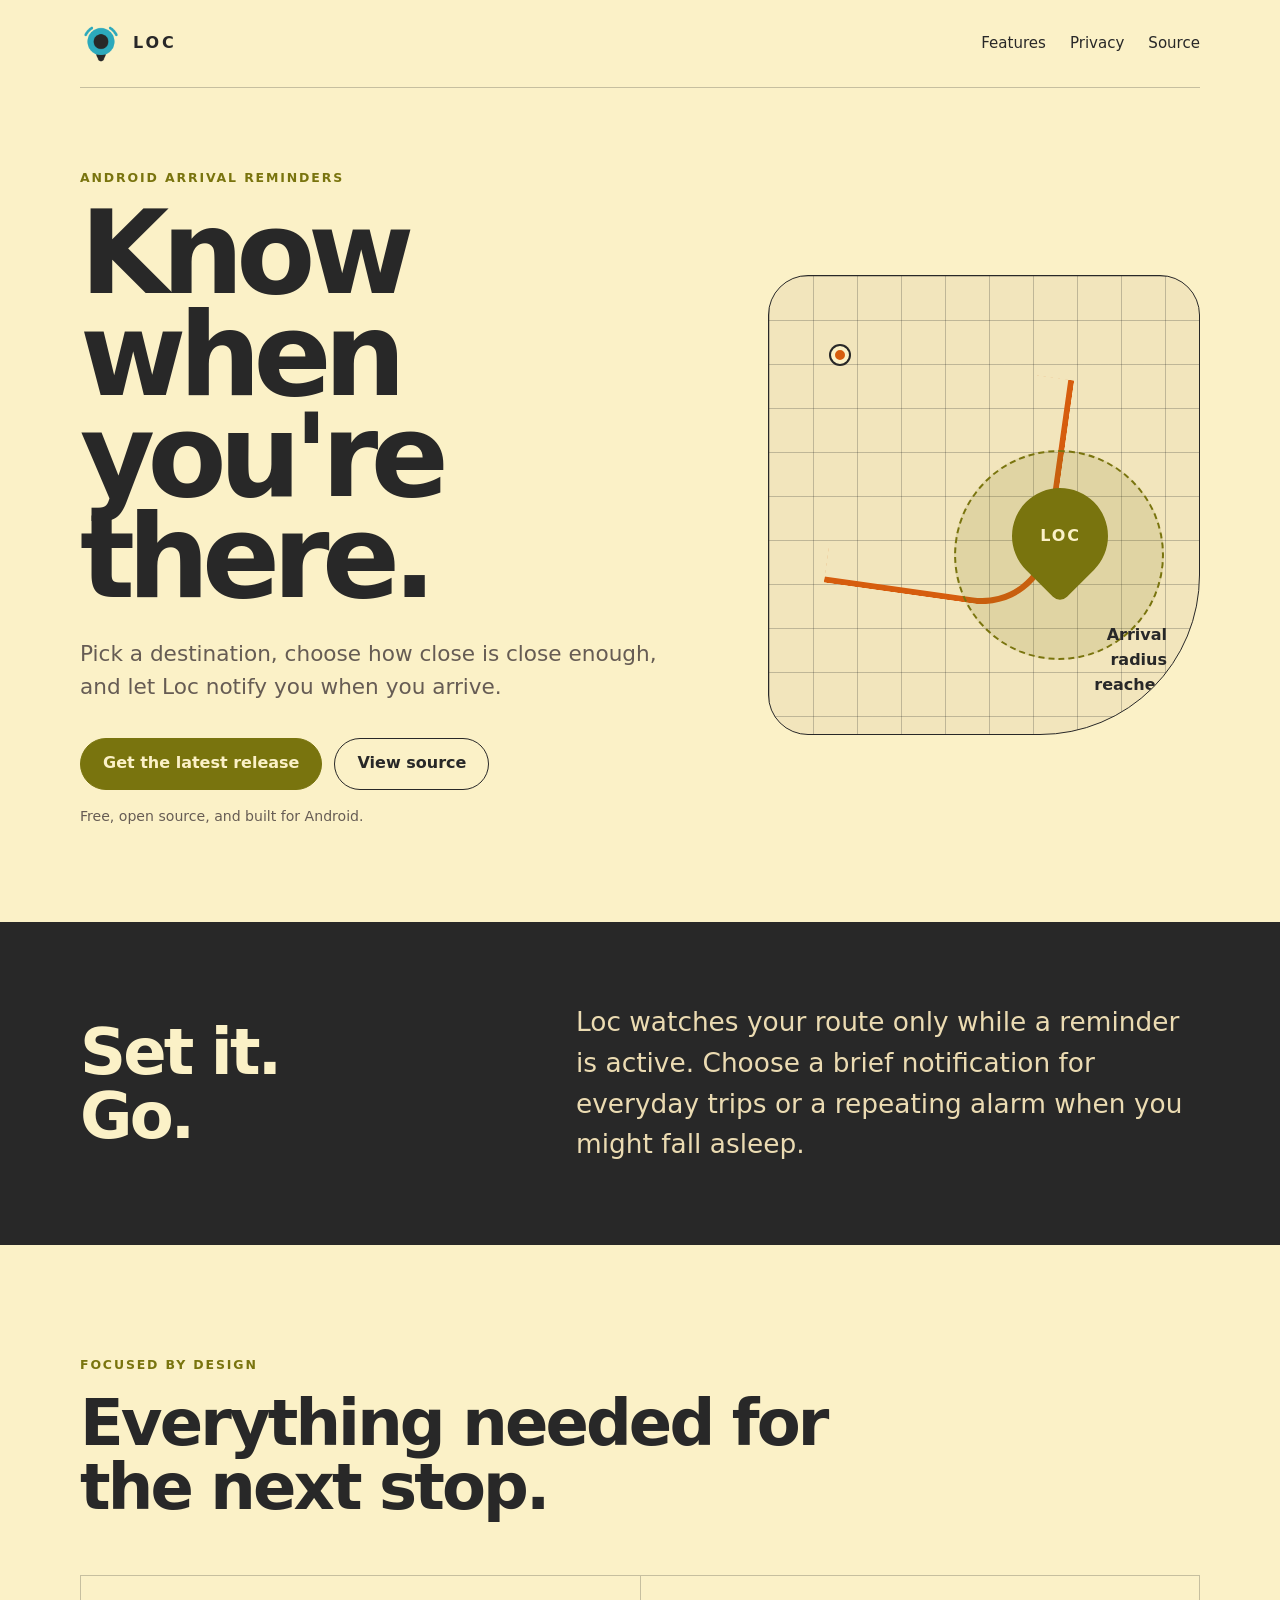
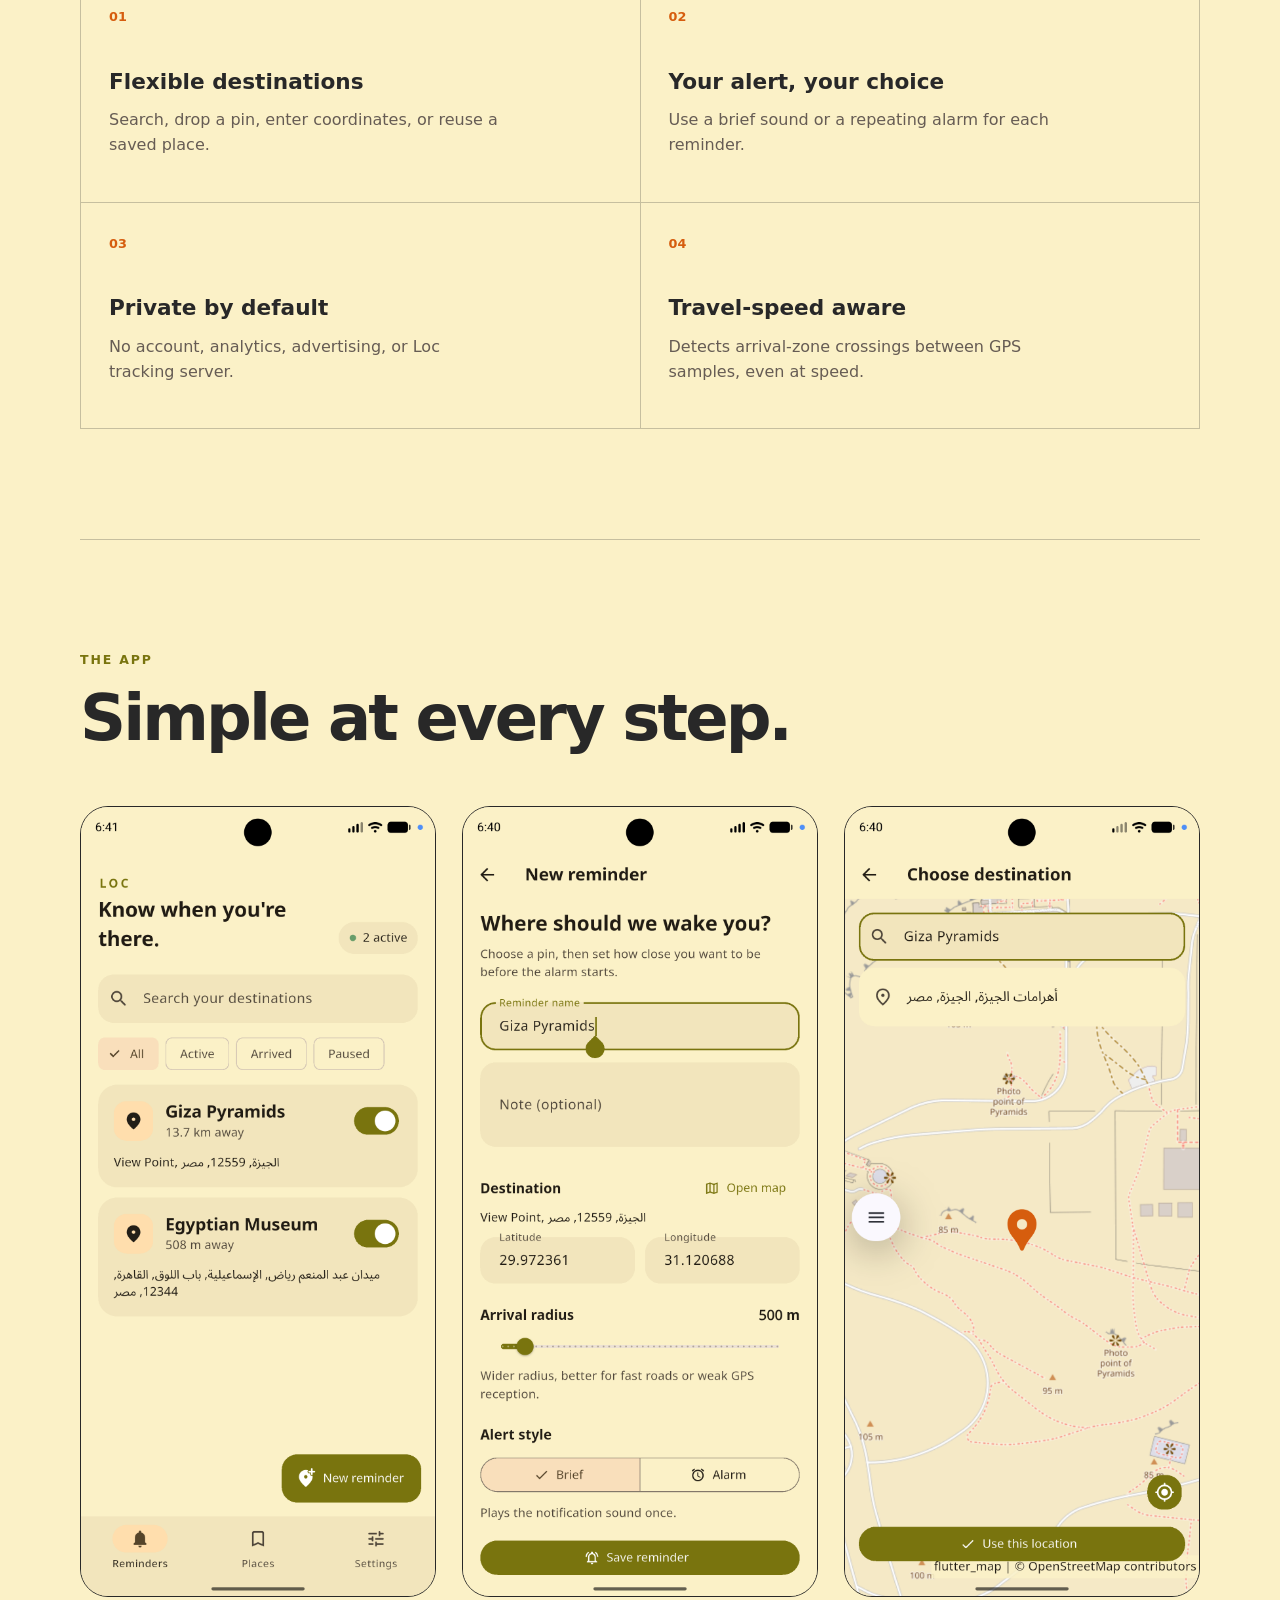
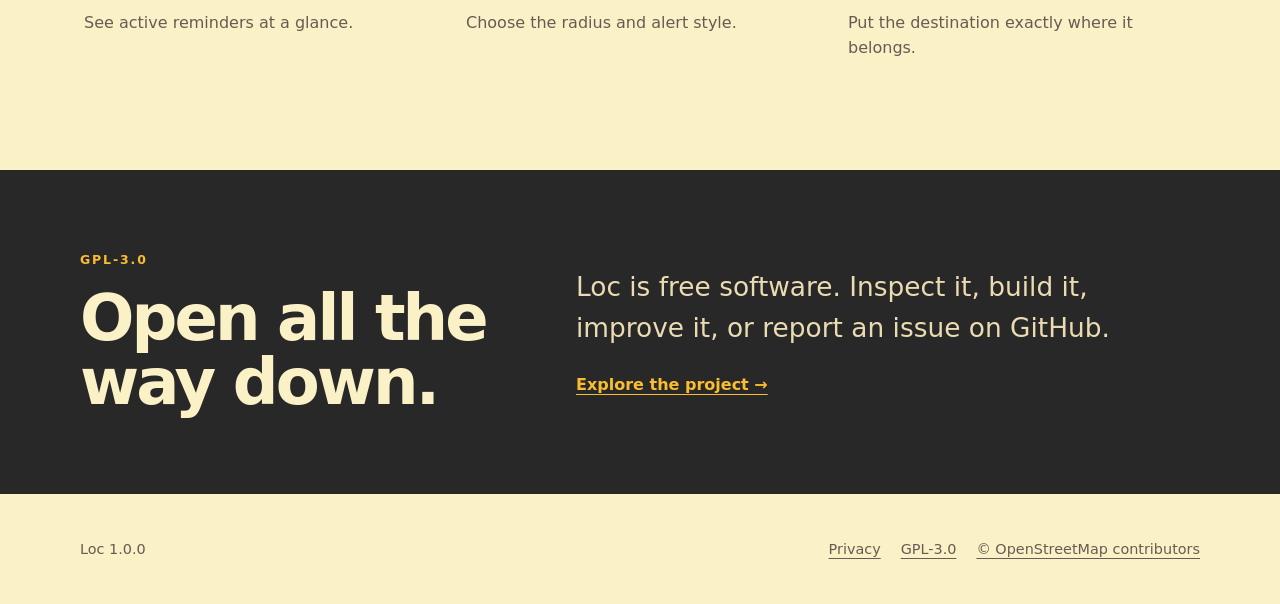
==== index.html @ a23fa010 "feat!: release Loc 1.0.0 - rebuild reminder, saved-place, settings, and map experiences - add foregr" ====
<!doctype html>
<html lang="en">
  <head>
    <meta charset="utf-8">
    <meta name="viewport" content="width=device-width, initial-scale=1">
    <meta name="theme-color" content="#79740e">
    <meta
      name="description"
      content="Loc is a private, open-source arrival reminder for Android."
    >
    <meta property="og:title" content="Loc - Know when you're there">
    <meta
      property="og:description"
      content="Choose a destination and let Loc alert you when you arrive."
    >
    <meta property="og:image" content="https://loc.abdeltwab.xyz/assets/icons/app_icon.png">
    <meta property="og:url" content="https://loc.abdeltwab.xyz">
    <title>Loc - Arrival reminders for Android</title>
    <link rel="icon" href="assets/icons/app_icon.png">
    <link rel="stylesheet" href="site.css">
  </head>
  <body>
    <header class="site-header wrap">
      <a class="brand" href="/" aria-label="Loc home">
        <img src="assets/icons/app_icon.png" alt="" width="42" height="42">
        <span>LOC</span>
      </a>
      <nav aria-label="Main navigation">
        <a href="#features">Features</a>
        <a href="privacy.html">Privacy</a>
        <a href="https://github.com/AbdeltwabMF/loc">Source</a>
      </nav>
    </header>

    <main>
      <section class="hero wrap">
        <div class="hero-copy">
          <p class="eyebrow">Android arrival reminders</p>
          <h1>Know when<br>you're there.</h1>
          <p class="intro">
            Pick a destination, choose how close is close enough, and let Loc
            notify you when you arrive.
          </p>
          <div class="actions">
            <a class="button primary" href="https://github.com/AbdeltwabMF/loc/releases/latest">
              Get the latest release
            </a>
            <a class="button secondary" href="https://github.com/AbdeltwabMF/loc">
              View source
            </a>
          </div>
          <p class="platform-note">Free, open source, and built for Android.</p>
        </div>
        <div class="route-card" aria-label="A route ending at an arrival zone">
          <span class="route-start"></span>
          <span class="route-line"></span>
          <span class="route-radius"></span>
          <span class="route-pin"><span>LOC</span></span>
          <p>Arrival radius reached</p>
        </div>
      </section>

      <section class="statement">
        <div class="wrap statement-grid">
          <h2>Set it.<br>Go.</h2>
          <p>
            Loc watches your route only while a reminder is active. Choose a
            brief notification for everyday trips or a repeating alarm when
            you might fall asleep.
          </p>
        </div>
      </section>

      <section class="features wrap" id="features">
        <div class="section-heading">
          <p class="eyebrow">Focused by design</p>
          <h2>Everything needed for the next stop.</h2>
        </div>
        <div class="feature-grid">
          <article>
            <span>01</span>
            <h3>Flexible destinations</h3>
            <p>Search, drop a pin, enter coordinates, or reuse a saved place.</p>
          </article>
          <article>
            <span>02</span>
            <h3>Your alert, your choice</h3>
            <p>Use a brief sound or a repeating alarm for each reminder.</p>
          </article>
          <article>
            <span>03</span>
            <h3>Private by default</h3>
            <p>No account, analytics, advertising, or Loc tracking server.</p>
          </article>
          <article>
            <span>04</span>
            <h3>Travel-speed aware</h3>
            <p>Detects arrival-zone crossings between GPS samples, even at speed.</p>
          </article>
        </div>
      </section>

      <section class="screens wrap" aria-labelledby="screens-title">
        <div class="section-heading">
          <p class="eyebrow">The app</p>
          <h2 id="screens-title">Simple at every step.</h2>
        </div>
        <div class="screen-grid">
          <figure>
            <img
              src="assets/screenshots/reminders.png"
              alt="Loc reminders screen showing active destinations"
              loading="lazy"
            >
            <figcaption>See active reminders at a glance.</figcaption>
          </figure>
          <figure>
            <img
              src="assets/screenshots/reminder-editor.png"
              alt="Loc reminder editor with radius and alert controls"
              loading="lazy"
            >
            <figcaption>Choose the radius and alert style.</figcaption>
          </figure>
          <figure>
            <img
              src="assets/screenshots/map-picker.png"
              alt="Loc map picker showing a destination at the Giza Pyramids"
              loading="lazy"
            >
            <figcaption>Put the destination exactly where it belongs.</figcaption>
          </figure>
        </div>
      </section>

      <section class="open-source">
        <div class="wrap open-source-grid">
          <div>
            <p class="eyebrow">GPL-3.0</p>
            <h2>Open all the way down.</h2>
          </div>
          <div>
            <p>
              Loc is free software. Inspect it, build it, improve it, or report
              an issue on GitHub.
            </p>
            <a class="text-link" href="https://github.com/AbdeltwabMF/loc">
              Explore the project &rarr;
            </a>
          </div>
        </div>
      </section>
    </main>

    <footer class="site-footer wrap">
      <p>Loc 1.0.0</p>
      <div>
        <a href="privacy.html">Privacy</a>
        <a href="https://github.com/AbdeltwabMF/loc/blob/main/LICENSE">GPL-3.0</a>
        <a href="https://www.openstreetmap.org/copyright">&copy; OpenStreetMap contributors</a>
      </div>
    </footer>
  </body>
</html>
---- site.css ----
:root {
  color-scheme: light;
  --ink: #282828;
  --muted: #665c54;
  --cream: #fbf1c7;
  --paper: #f2e5bc;
  --paper-deep: #ebdbb2;
  --olive: #79740e;
  --yellow: #d79921;
  --orange: #d65d0e;
  --green: #689d6a;
  --line: rgba(40, 40, 40, 0.25);
}

* {
  box-sizing: border-box;
}

html {
  scroll-behavior: smooth;
}

body {
  margin: 0;
  color: var(--ink);
  background: var(--cream);
  font-family: system-ui, -apple-system, "Segoe UI", sans-serif;
  line-height: 1.55;
}

a {
  color: inherit;
  text-decoration-thickness: 1px;
  text-underline-offset: 4px;
}

.wrap {
  width: min(1120px, calc(100% - 40px));
  margin-inline: auto;
}

.site-header {
  min-height: 88px;
  display: flex;
  align-items: center;
  justify-content: space-between;
  gap: 24px;
  border-bottom: 1px solid var(--line);
}

.brand {
  display: inline-flex;
  align-items: center;
  gap: 11px;
  font-weight: 800;
  letter-spacing: 0.18em;
  text-decoration: none;
}

.brand img {
  border-radius: 11px;
}

nav {
  display: flex;
  gap: 24px;
  font-size: 0.94rem;
}

nav a {
  text-decoration: none;
}

nav a:hover,
nav a:focus-visible,
.site-footer a:hover,
.site-footer a:focus-visible {
  color: var(--olive);
}

.hero {
  min-height: 680px;
  display: grid;
  grid-template-columns: minmax(0, 1.15fr) minmax(320px, 0.85fr);
  align-items: center;
  gap: clamp(40px, 8vw, 110px);
  padding-block: 80px;
}

.eyebrow {
  margin: 0 0 16px;
  color: var(--olive);
  font-size: 0.78rem;
  font-weight: 800;
  letter-spacing: 0.15em;
  text-transform: uppercase;
}

h1,
h2,
h3,
p {
  margin-top: 0;
}

h1 {
  margin-bottom: 28px;
  font-size: clamp(3.7rem, 9vw, 7.4rem);
  line-height: 0.88;
  letter-spacing: -0.065em;
}

.intro {
  max-width: 610px;
  color: var(--muted);
  font-size: clamp(1.1rem, 2vw, 1.35rem);
}

.actions {
  display: flex;
  flex-wrap: wrap;
  gap: 12px;
  margin-top: 34px;
}

.button {
  display: inline-flex;
  min-height: 52px;
  align-items: center;
  justify-content: center;
  padding: 12px 22px;
  border: 1px solid var(--ink);
  border-radius: 999px;
  font-weight: 700;
  text-decoration: none;
}

.button.primary {
  border-color: var(--olive);
  color: var(--cream);
  background: var(--olive);
}

.button.secondary:hover,
.button.secondary:focus-visible {
  background: var(--paper-deep);
}

.button.primary:hover,
.button.primary:focus-visible {
  background: var(--ink);
}

.platform-note {
  margin-top: 16px;
  color: var(--muted);
  font-size: 0.88rem;
}

.route-card {
  position: relative;
  min-height: 460px;
  overflow: hidden;
  border: 1px solid var(--ink);
  border-radius: 40px 40px 160px 40px;
  background-color: var(--paper);
  background-image: linear-gradient(var(--line) 1px, transparent 1px),
    linear-gradient(90deg, var(--line) 1px, transparent 1px);
  background-size: 44px 44px;
}

.route-card p {
  position: absolute;
  right: 32px;
  bottom: 20px;
  max-width: 120px;
  font-weight: 700;
  text-align: right;
}

.route-start {
  position: absolute;
  top: 70px;
  left: 62px;
  width: 18px;
  height: 18px;
  border: 4px solid var(--cream);
  border-radius: 50%;
  background: var(--orange);
  box-shadow: 0 0 0 2px var(--ink);
}

.route-line {
  position: absolute;
  top: 88px;
  left: 70px;
  width: 220px;
  height: 235px;
  border-right: 6px solid var(--orange);
  border-bottom: 6px solid var(--orange);
  border-radius: 0 0 70px;
  transform: rotate(8deg);
}

.route-radius {
  position: absolute;
  right: 35px;
  bottom: 74px;
  width: 210px;
  height: 210px;
  border: 2px dashed var(--olive);
  border-radius: 50%;
  background: rgba(121, 116, 14, 0.14);
}

.route-pin {
  position: absolute;
  right: 91px;
  bottom: 150px;
  display: grid;
  width: 96px;
  height: 96px;
  place-items: center;
  border-radius: 50% 50% 50% 10px;
  color: var(--cream);
  background: var(--olive);
  font-weight: 900;
  letter-spacing: 0.12em;
  transform: rotate(-45deg);
}

.route-pin span {
  transform: rotate(45deg);
}

.statement,
.open-source {
  color: var(--cream);
  background: var(--ink);
}

.statement-grid,
.open-source-grid {
  display: grid;
  grid-template-columns: 0.8fr 1.2fr;
  gap: 80px;
  align-items: center;
  padding-block: 80px;
}

.statement h2,
.section-heading h2,
.open-source h2,
.legal h1 {
  margin-bottom: 0;
  font-size: clamp(2.4rem, 5vw, 4.8rem);
  line-height: 1;
  letter-spacing: -0.045em;
}

.statement p,
.open-source-grid > div:last-child > p {
  margin: 0;
  color: var(--paper-deep);
  font-size: clamp(1.15rem, 2.4vw, 1.65rem);
}

.features,
.screens {
  padding-block: 110px;
}

.section-heading {
  max-width: 760px;
  margin-bottom: 56px;
}

.feature-grid {
  display: grid;
  grid-template-columns: repeat(2, 1fr);
  border-top: 1px solid var(--line);
  border-left: 1px solid var(--line);
}

.feature-grid article {
  min-height: 220px;
  padding: 28px;
  border-right: 1px solid var(--line);
  border-bottom: 1px solid var(--line);
}

.feature-grid span {
  color: var(--orange);
  font-size: 0.8rem;
  font-weight: 800;
}

.feature-grid h3 {
  margin: 36px 0 10px;
  font-size: 1.35rem;
}

.feature-grid p {
  max-width: 390px;
  color: var(--muted);
}

.screens {
  border-top: 1px solid var(--line);
}

.screen-grid {
  display: grid;
  grid-template-columns: repeat(3, 1fr);
  gap: 26px;
}

figure {
  margin: 0;
}

figure img {
  display: block;
  width: 100%;
  aspect-ratio: 9 / 20;
  object-fit: cover;
  overflow: hidden;
  border: 1px solid var(--ink);
  border-radius: 28px;
  background: var(--paper);
}

figcaption {
  padding: 14px 4px 0;
  color: var(--muted);
}

.open-source .eyebrow {
  color: #fabd2f;
}

.text-link {
  display: inline-block;
  margin-top: 24px;
  color: #fabd2f;
  font-weight: 700;
}

.site-footer {
  min-height: 110px;
  display: flex;
  align-items: center;
  justify-content: space-between;
  gap: 24px;
  color: var(--muted);
  font-size: 0.9rem;
}

.site-footer p {
  margin: 0;
}

.site-footer div {
  display: flex;
  flex-wrap: wrap;
  gap: 20px;
}

.legal {
  max-width: 820px;
  padding-block: 90px 120px;
}

.legal h1 {
  margin-bottom: 28px;
}

.legal-intro {
  margin-bottom: 64px;
  color: var(--muted);
  font-size: clamp(1.15rem, 2.5vw, 1.5rem);
}

.legal section {
  padding-block: 28px;
  border-top: 1px solid var(--line);
}

.legal h2 {
  margin-bottom: 12px;
  font-size: 1.35rem;
}

.legal section p:last-child {
  margin-bottom: 0;
}

@media (max-width: 760px) {
  .site-header {
    min-height: 74px;
  }

  nav {
    gap: 14px;
  }

  nav a:first-child {
    display: none;
  }

  .hero {
    min-height: auto;
    grid-template-columns: 1fr;
    padding-block: 64px;
  }

  .route-card {
    min-height: 390px;
  }

  .statement-grid,
  .open-source-grid {
    grid-template-columns: 1fr;
    gap: 28px;
    padding-block: 64px;
  }

  .features,
  .screens {
    padding-block: 78px;
  }

  .feature-grid,
  .screen-grid {
    grid-template-columns: 1fr;
  }

  .screen-grid {
    gap: 38px;
  }

  figure img {
    max-width: 360px;
    margin-inline: auto;
  }

  figcaption {
    text-align: center;
  }

  .site-footer {
    align-items: flex-start;
    flex-direction: column;
    justify-content: center;
  }
}

@media (prefers-reduced-motion: reduce) {
  html {
    scroll-behavior: auto;
  }
}
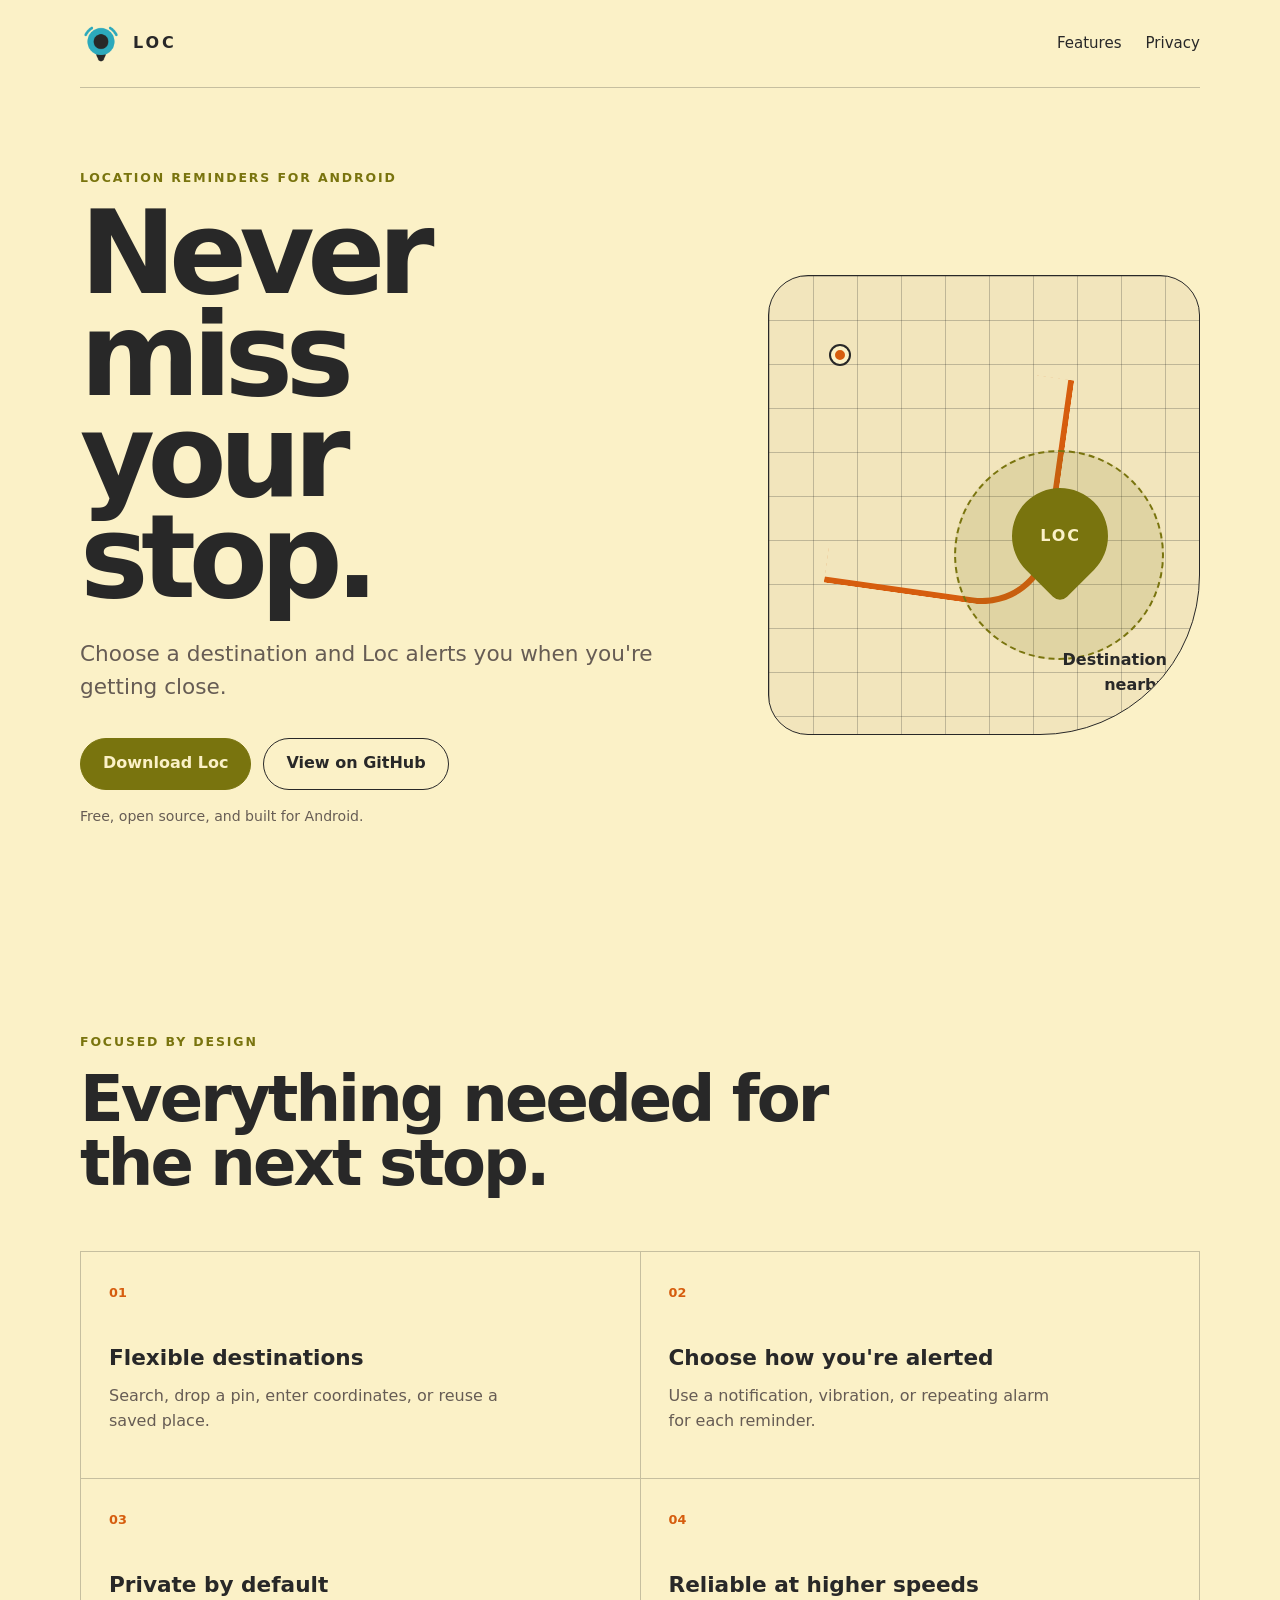
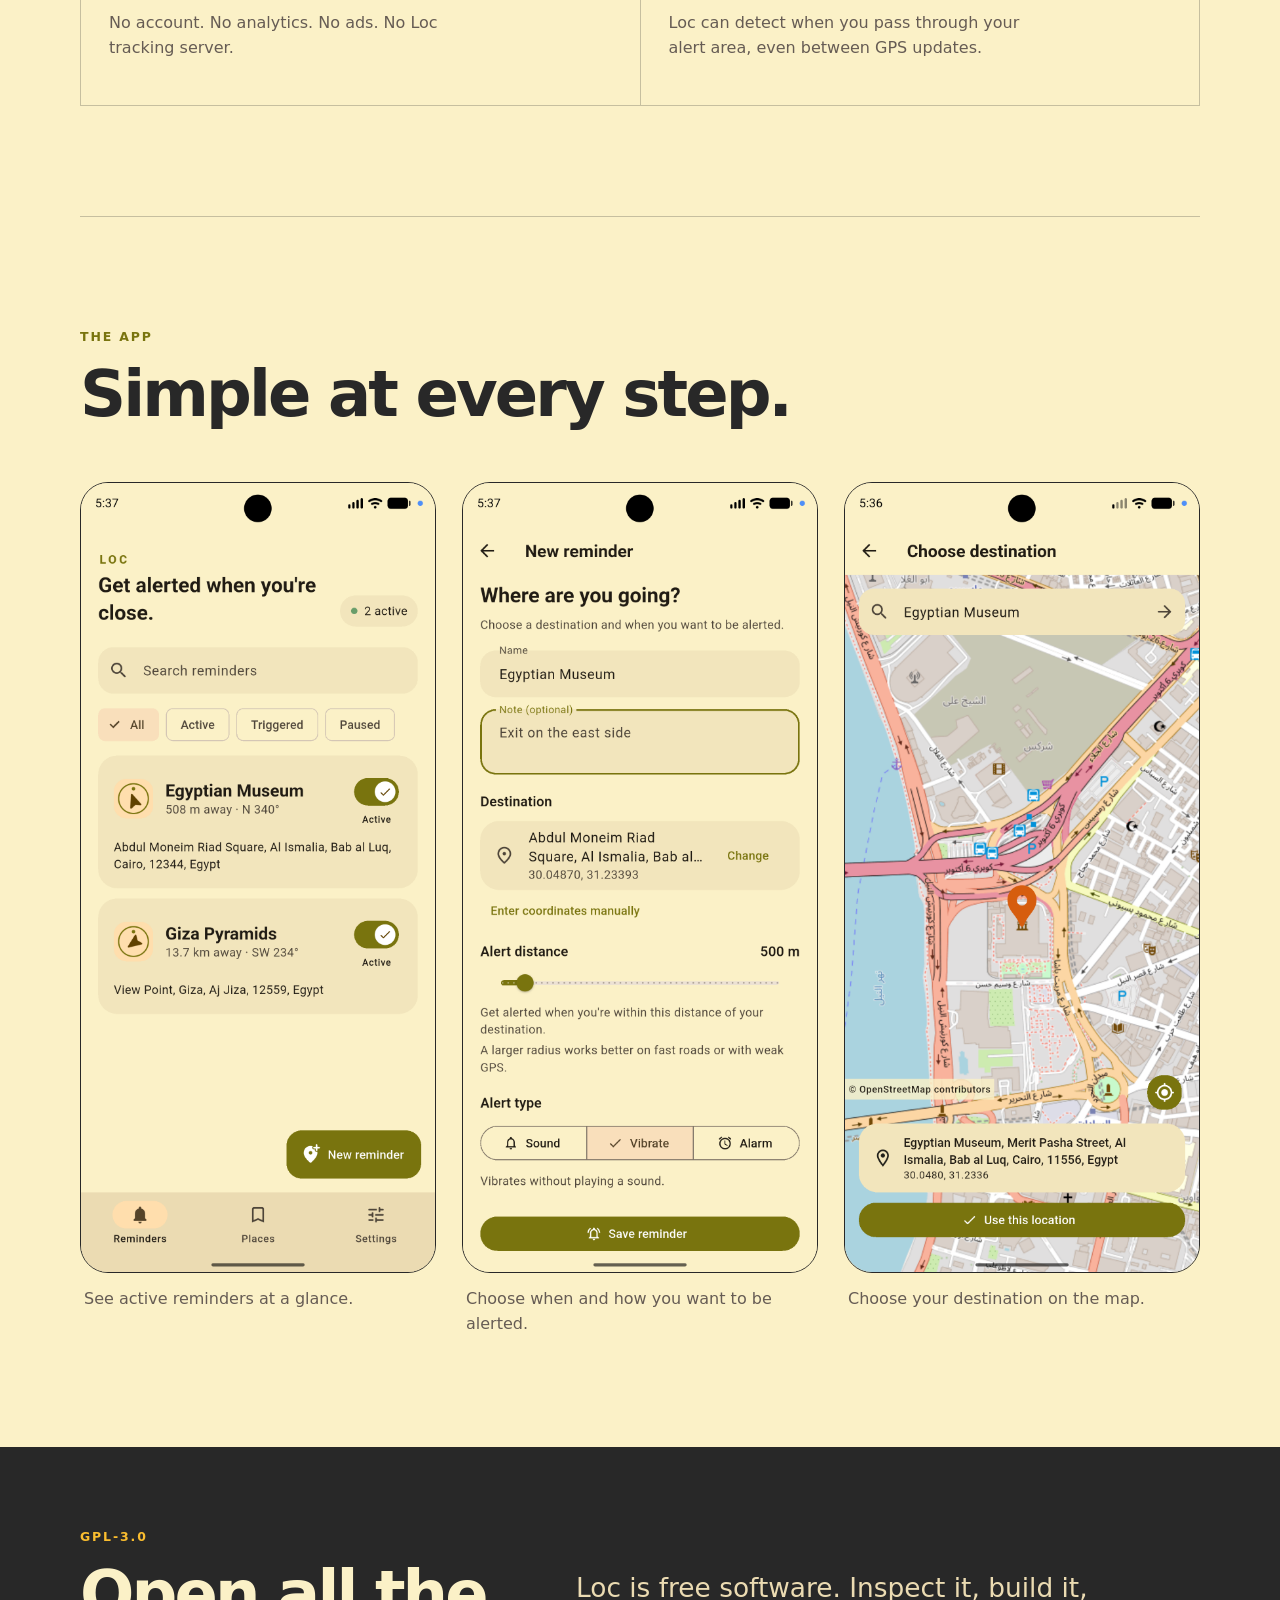
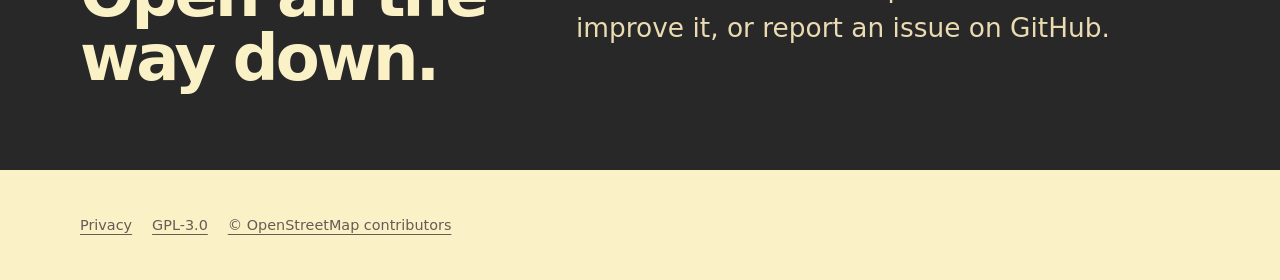
==== commit 2e76c3d9: "feat(ui): refine app and website experience - simplify and standardize user-facing copy - improve re" ====
--- a/index.html
+++ b/index.html
@@ -6,16 +6,16 @@
     <meta name="theme-color" content="#79740e">
     <meta
       name="description"
-      content="Loc is a private, open-source arrival reminder for Android."
+      content="Loc is a private, open-source location reminder for Android."
     >
-    <meta property="og:title" content="Loc - Know when you're there">
+    <meta property="og:title" content="Loc - Location Reminders for Android">
     <meta
       property="og:description"
-      content="Choose a destination and let Loc alert you when you arrive."
+      content="Choose a destination and Loc alerts you when you're getting close."
     >
     <meta property="og:image" content="https://loc.abdeltwab.xyz/assets/icons/app_icon.png">
     <meta property="og:url" content="https://loc.abdeltwab.xyz">
-    <title>Loc - Arrival reminders for Android</title>
+    <title>Loc - Location Reminders for Android</title>
     <link rel="icon" href="assets/icons/app_icon.png">
     <link rel="stylesheet" href="site.css">
   </head>
@@ -28,46 +28,33 @@
       <nav aria-label="Main navigation">
         <a href="#features">Features</a>
         <a href="privacy.html">Privacy</a>
-        <a href="https://github.com/AbdeltwabMF/loc">Source</a>
       </nav>
     </header>
 
     <main>
       <section class="hero wrap">
         <div class="hero-copy">
-          <p class="eyebrow">Android arrival reminders</p>
-          <h1>Know when<br>you're there.</h1>
+          <p class="eyebrow">Location reminders for Android</p>
+          <h1>Never miss<br>your stop.</h1>
           <p class="intro">
-            Pick a destination, choose how close is close enough, and let Loc
-            notify you when you arrive.
+            Choose a destination and Loc alerts you when you're getting close.
           </p>
           <div class="actions">
             <a class="button primary" href="https://github.com/AbdeltwabMF/loc/releases/latest">
-              Get the latest release
+              Download Loc
             </a>
             <a class="button secondary" href="https://github.com/AbdeltwabMF/loc">
-              View source
+              View on GitHub
             </a>
           </div>
           <p class="platform-note">Free, open source, and built for Android.</p>
         </div>
-        <div class="route-card" aria-label="A route ending at an arrival zone">
+        <div class="route-card" aria-label="A route approaching its destination">
           <span class="route-start"></span>
           <span class="route-line"></span>
           <span class="route-radius"></span>
           <span class="route-pin"><span>LOC</span></span>
-          <p>Arrival radius reached</p>
-        </div>
-      </section>
-
-      <section class="statement">
-        <div class="wrap statement-grid">
-          <h2>Set it.<br>Go.</h2>
-          <p>
-            Loc watches your route only while a reminder is active. Choose a
-            brief notification for everyday trips or a repeating alarm when
-            you might fall asleep.
-          </p>
+          <p>Destination nearby</p>
         </div>
       </section>
 
@@ -84,18 +71,24 @@
           </article>
           <article>
             <span>02</span>
-            <h3>Your alert, your choice</h3>
-            <p>Use a brief sound or a repeating alarm for each reminder.</p>
+            <h3>Choose how you're alerted</h3>
+            <p>
+              Use a notification, vibration, or repeating alarm for each
+              reminder.
+            </p>
           </article>
           <article>
             <span>03</span>
             <h3>Private by default</h3>
-            <p>No account, analytics, advertising, or Loc tracking server.</p>
+            <p>No account. No analytics. No ads. No Loc tracking server.</p>
           </article>
           <article>
             <span>04</span>
-            <h3>Travel-speed aware</h3>
-            <p>Detects arrival-zone crossings between GPS samples, even at speed.</p>
+            <h3>Reliable at higher speeds</h3>
+            <p>
+              Loc can detect when you pass through your alert area, even between
+              GPS updates.
+            </p>
           </article>
         </div>
       </section>
@@ -117,10 +110,10 @@
           <figure>
             <img
               src="assets/screenshots/reminder-editor.png"
-              alt="Loc reminder editor with radius and alert controls"
+              alt="Loc reminder editor with alert distance and alert type controls"
               loading="lazy"
             >
-            <figcaption>Choose the radius and alert style.</figcaption>
+            <figcaption>Choose when and how you want to be alerted.</figcaption>
           </figure>
           <figure>
             <img
@@ -128,7 +121,7 @@
               alt="Loc map picker showing a destination at the Giza Pyramids"
               loading="lazy"
             >
-            <figcaption>Put the destination exactly where it belongs.</figcaption>
+            <figcaption>Choose your destination on the map.</figcaption>
           </figure>
         </div>
       </section>
@@ -144,16 +137,12 @@
               Loc is free software. Inspect it, build it, improve it, or report
               an issue on GitHub.
             </p>
-            <a class="text-link" href="https://github.com/AbdeltwabMF/loc">
-              Explore the project &rarr;
-            </a>
           </div>
         </div>
       </section>
     </main>
 
     <footer class="site-footer wrap">
-      <p>Loc 1.0.0</p>
       <div>
         <a href="privacy.html">Privacy</a>
         <a href="https://github.com/AbdeltwabMF/loc/blob/main/LICENSE">GPL-3.0</a>
--- a/site.css
+++ b/site.css
@@ -233,13 +233,11 @@
   transform: rotate(45deg);
 }
 
-.statement,
 .open-source {
   color: var(--cream);
   background: var(--ink);
 }
 
-.statement-grid,
 .open-source-grid {
   display: grid;
   grid-template-columns: 0.8fr 1.2fr;
@@ -248,7 +246,6 @@
   padding-block: 80px;
 }
 
-.statement h2,
 .section-heading h2,
 .open-source h2,
 .legal h1 {
@@ -258,7 +255,6 @@
   letter-spacing: -0.045em;
 }
 
-.statement p,
 .open-source-grid > div:last-child > p {
   margin: 0;
   color: var(--paper-deep);
@@ -339,13 +335,6 @@
   color: #fabd2f;
 }
 
-.text-link {
-  display: inline-block;
-  margin-top: 24px;
-  color: #fabd2f;
-  font-weight: 700;
-}
-
 .site-footer {
   min-height: 110px;
   display: flex;
@@ -354,10 +343,6 @@
   gap: 24px;
   color: var(--muted);
   font-size: 0.9rem;
-}
-
-.site-footer p {
-  margin: 0;
 }
 
 .site-footer div {
@@ -418,7 +403,6 @@
     min-height: 390px;
   }
 
-  .statement-grid,
   .open-source-grid {
     grid-template-columns: 1fr;
     gap: 28px;
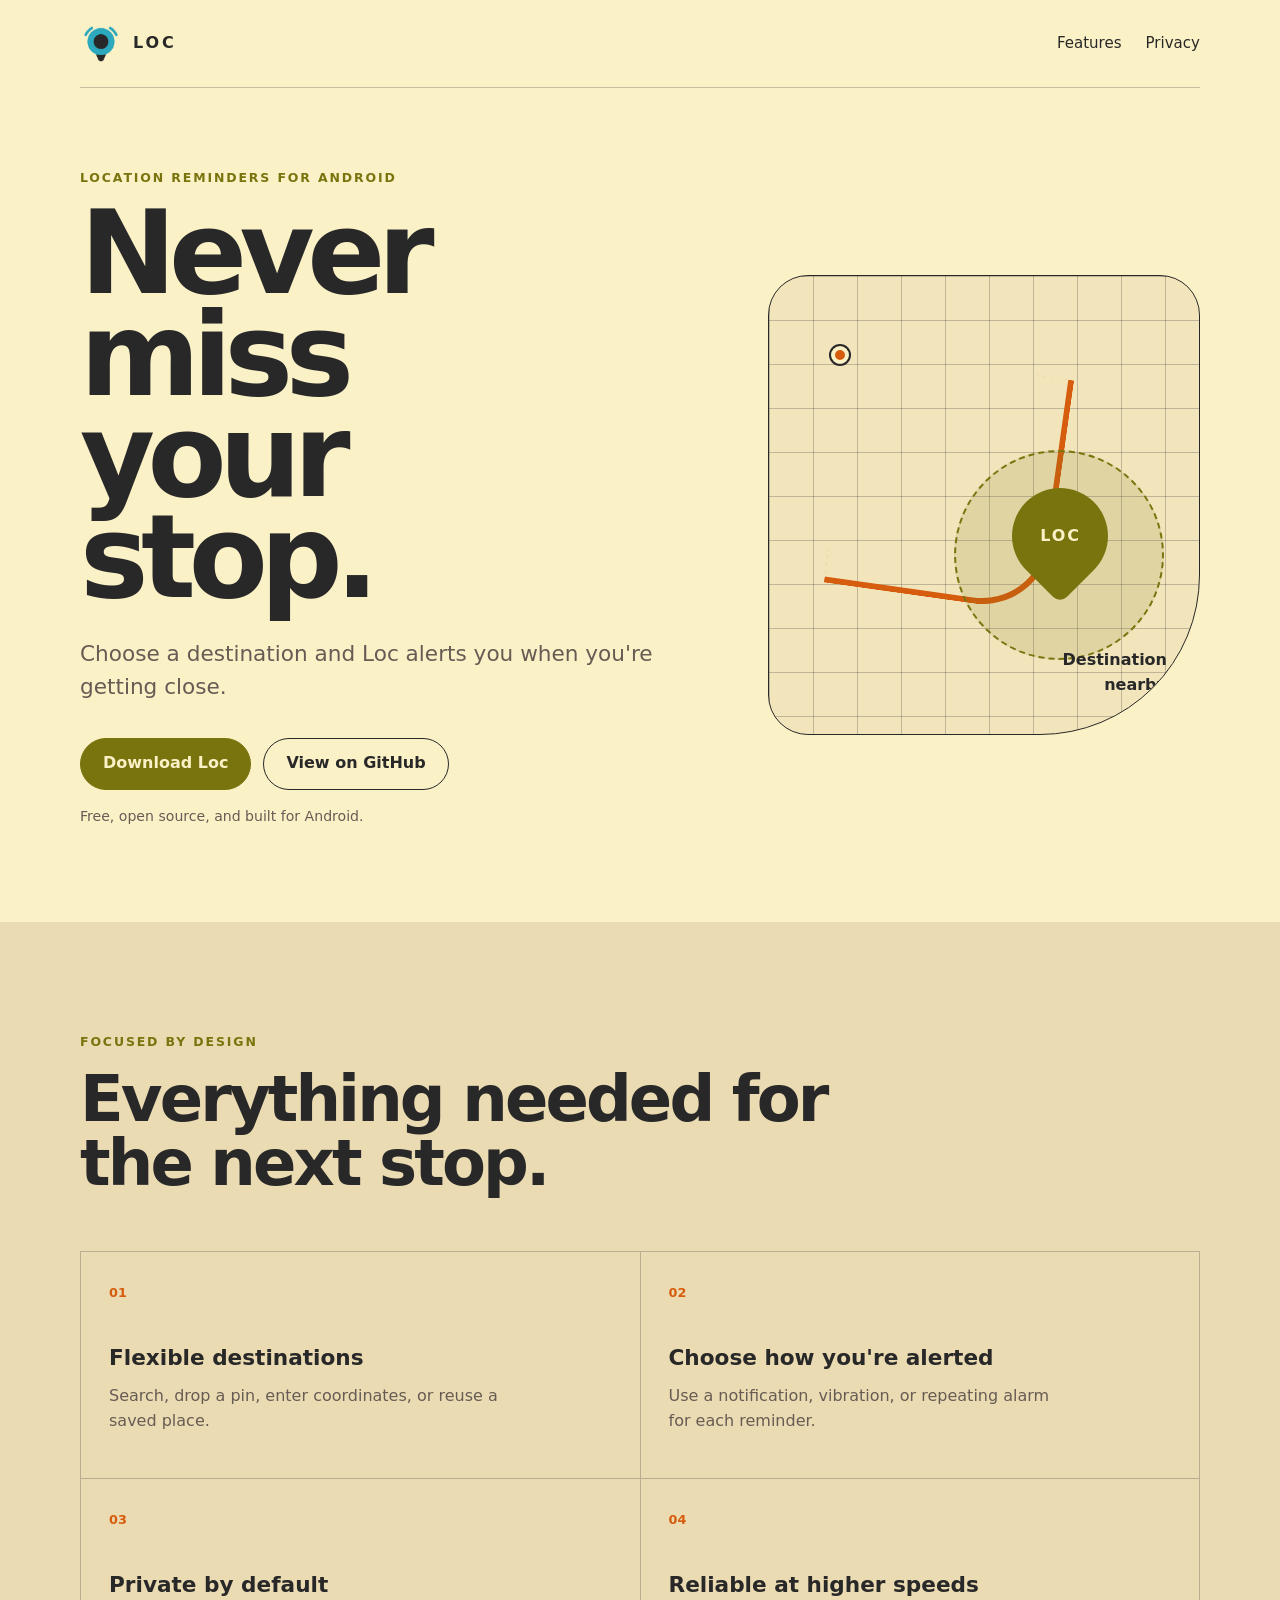
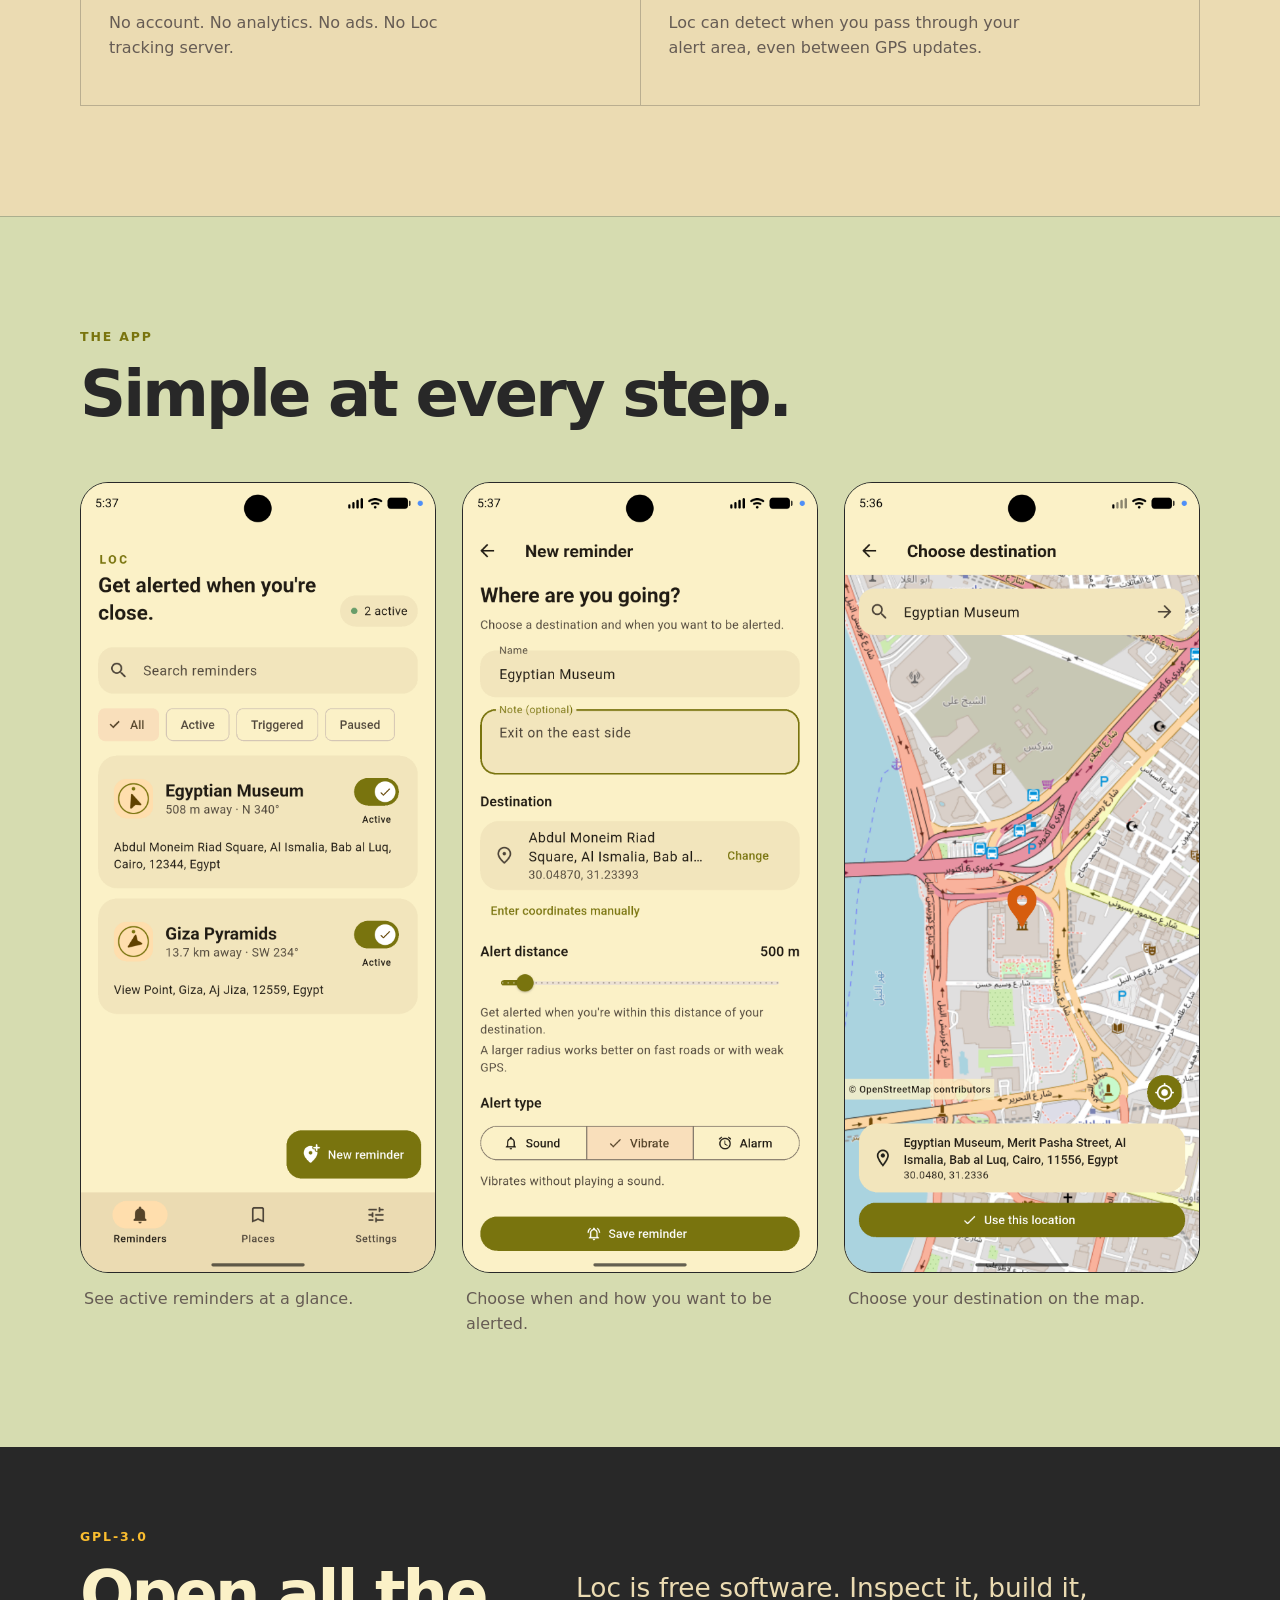
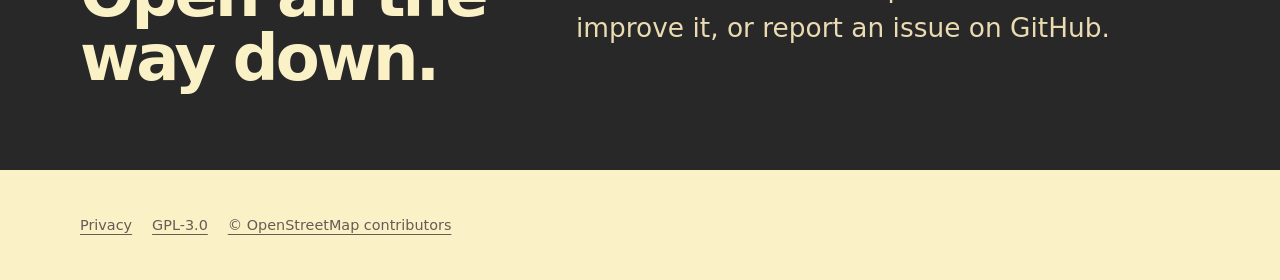
==== commit 02239325: "fix(ci): align release build with locked Flutter dependencies - upgrade the release workflow to Flut" ====
--- a/index.html
+++ b/index.html
@@ -58,71 +58,75 @@
         </div>
       </section>
 
-      <section class="features wrap" id="features">
-        <div class="section-heading">
-          <p class="eyebrow">Focused by design</p>
-          <h2>Everything needed for the next stop.</h2>
-        </div>
-        <div class="feature-grid">
-          <article>
-            <span>01</span>
-            <h3>Flexible destinations</h3>
-            <p>Search, drop a pin, enter coordinates, or reuse a saved place.</p>
-          </article>
-          <article>
-            <span>02</span>
-            <h3>Choose how you're alerted</h3>
-            <p>
-              Use a notification, vibration, or repeating alarm for each
-              reminder.
-            </p>
-          </article>
-          <article>
-            <span>03</span>
-            <h3>Private by default</h3>
-            <p>No account. No analytics. No ads. No Loc tracking server.</p>
-          </article>
-          <article>
-            <span>04</span>
-            <h3>Reliable at higher speeds</h3>
-            <p>
-              Loc can detect when you pass through your alert area, even between
-              GPS updates.
-            </p>
-          </article>
+      <section class="features" id="features">
+        <div class="wrap">
+          <div class="section-heading">
+            <p class="eyebrow">Focused by design</p>
+            <h2>Everything needed for the next stop.</h2>
+          </div>
+          <div class="feature-grid">
+            <article>
+              <span>01</span>
+              <h3>Flexible destinations</h3>
+              <p>Search, drop a pin, enter coordinates, or reuse a saved place.</p>
+            </article>
+            <article>
+              <span>02</span>
+              <h3>Choose how you're alerted</h3>
+              <p>
+                Use a notification, vibration, or repeating alarm for each
+                reminder.
+              </p>
+            </article>
+            <article>
+              <span>03</span>
+              <h3>Private by default</h3>
+              <p>No account. No analytics. No ads. No Loc tracking server.</p>
+            </article>
+            <article>
+              <span>04</span>
+              <h3>Reliable at higher speeds</h3>
+              <p>
+                Loc can detect when you pass through your alert area, even
+                between GPS updates.
+              </p>
+            </article>
+          </div>
         </div>
       </section>
 
-      <section class="screens wrap" aria-labelledby="screens-title">
-        <div class="section-heading">
-          <p class="eyebrow">The app</p>
-          <h2 id="screens-title">Simple at every step.</h2>
-        </div>
-        <div class="screen-grid">
-          <figure>
-            <img
-              src="assets/screenshots/reminders.png"
-              alt="Loc reminders screen showing active destinations"
-              loading="lazy"
-            >
-            <figcaption>See active reminders at a glance.</figcaption>
-          </figure>
-          <figure>
-            <img
-              src="assets/screenshots/reminder-editor.png"
-              alt="Loc reminder editor with alert distance and alert type controls"
-              loading="lazy"
-            >
-            <figcaption>Choose when and how you want to be alerted.</figcaption>
-          </figure>
-          <figure>
-            <img
-              src="assets/screenshots/map-picker.png"
-              alt="Loc map picker showing a destination at the Giza Pyramids"
-              loading="lazy"
-            >
-            <figcaption>Choose your destination on the map.</figcaption>
-          </figure>
+      <section class="screens" aria-labelledby="screens-title">
+        <div class="wrap">
+          <div class="section-heading">
+            <p class="eyebrow">The app</p>
+            <h2 id="screens-title">Simple at every step.</h2>
+          </div>
+          <div class="screen-grid">
+            <figure>
+              <img
+                src="assets/screenshots/reminders.png"
+                alt="Loc reminders screen showing active destinations"
+                loading="lazy"
+              >
+              <figcaption>See active reminders at a glance.</figcaption>
+            </figure>
+            <figure>
+              <img
+                src="assets/screenshots/reminder-editor.png"
+                alt="Loc reminder editor with alert distance and alert type controls"
+                loading="lazy"
+              >
+              <figcaption>Choose when and how you want to be alerted.</figcaption>
+            </figure>
+            <figure>
+              <img
+                src="assets/screenshots/map-picker.png"
+                alt="Loc map picker showing a destination at the Giza Pyramids"
+                loading="lazy"
+              >
+              <figcaption>Choose your destination on the map.</figcaption>
+            </figure>
+          </div>
         </div>
       </section>
 
--- a/site.css
+++ b/site.css
@@ -9,6 +9,7 @@
   --yellow: #d79921;
   --orange: #d65d0e;
   --green: #689d6a;
+  --mint: #d6dcb0;
   --line: rgba(40, 40, 40, 0.25);
 }
 
@@ -266,6 +267,14 @@
   padding-block: 110px;
 }
 
+.features {
+  background: var(--paper-deep);
+}
+
+.screens {
+  background: var(--mint);
+}
+
 .section-heading {
   max-width: 760px;
   margin-bottom: 56px;
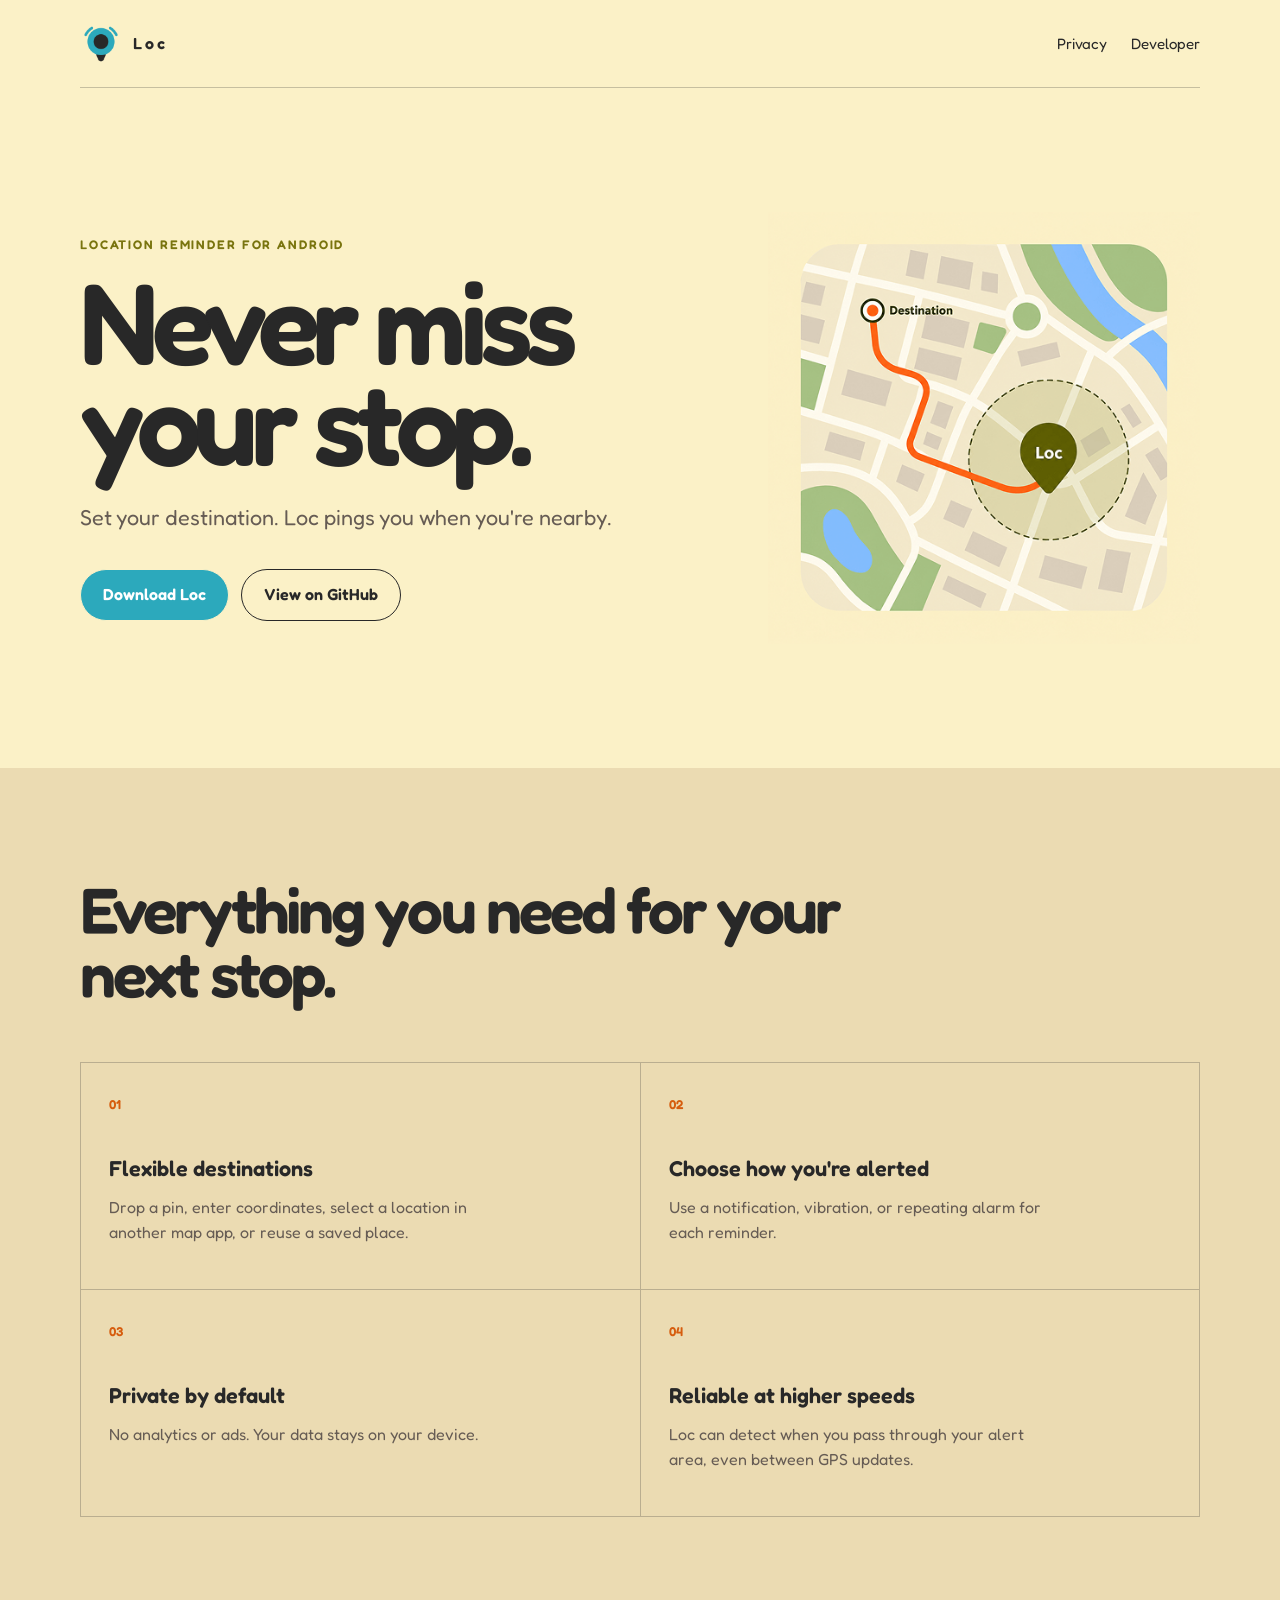
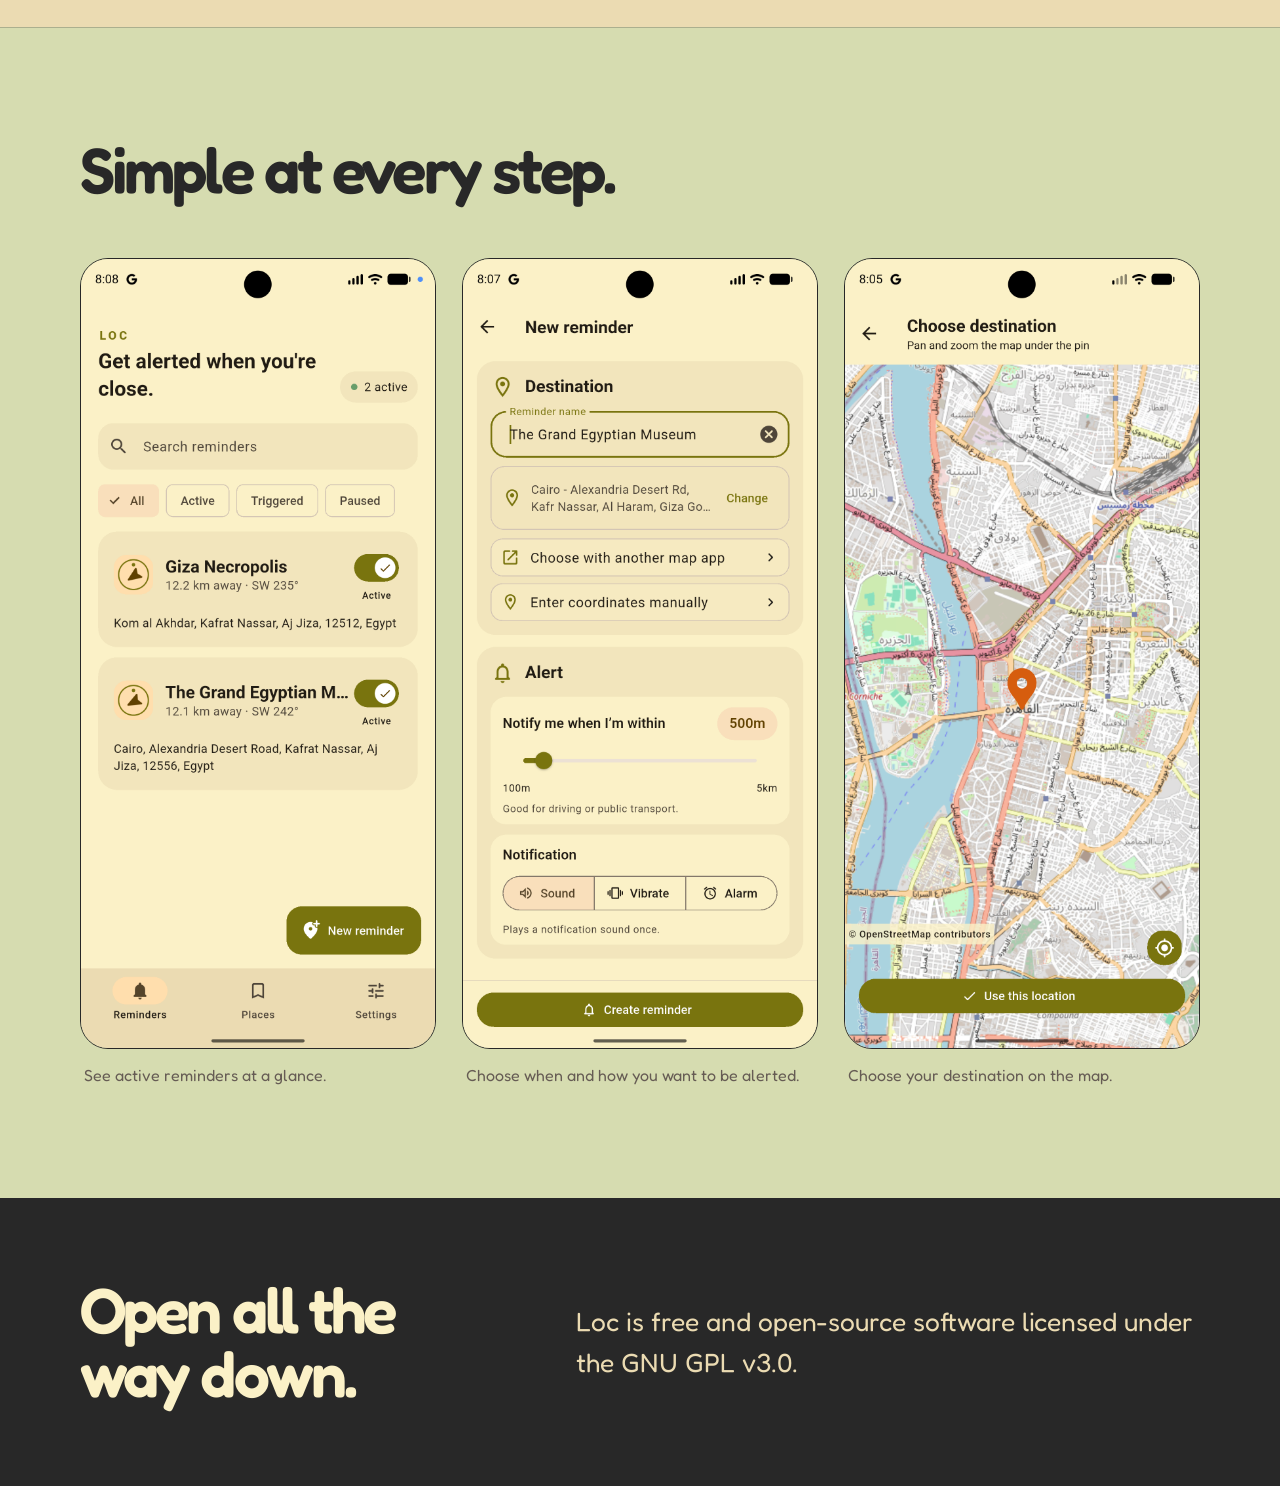
==== commit ed8b3694: "fix(web): refine landing-page" ====
--- a/index.html
+++ b/index.html
@@ -6,16 +6,16 @@
     <meta name="theme-color" content="#79740e">
     <meta
       name="description"
-      content="Loc is a private, open-source location reminder for Android."
+      content="Loc is a private, open-source location reminder."
     >
-    <meta property="og:title" content="Loc - Location Reminders for Android">
+    <meta property="og:title" content="Loc - Location Reminder">
     <meta
       property="og:description"
       content="Choose a destination and Loc alerts you when you're getting close."
     >
     <meta property="og:image" content="https://loc.abdeltwab.xyz/assets/icons/app_icon.png">
     <meta property="og:url" content="https://loc.abdeltwab.xyz">
-    <title>Loc - Location Reminders for Android</title>
+    <title>Loc - Location Reminder</title>
     <link rel="icon" href="assets/icons/app_icon.png">
     <link rel="stylesheet" href="site.css">
   </head>
@@ -23,21 +23,21 @@
     <header class="site-header wrap">
       <a class="brand" href="/" aria-label="Loc home">
         <img src="assets/icons/app_icon.png" alt="" width="42" height="42">
-        <span>LOC</span>
+        <span>Loc</span>
       </a>
       <nav aria-label="Main navigation">
-        <a href="#features">Features</a>
         <a href="privacy.html">Privacy</a>
+        <a href="https://abdeltwab.xyz">Developer</a>
       </nav>
     </header>
 
     <main>
       <section class="hero wrap">
         <div class="hero-copy">
-          <p class="eyebrow">Location reminders for Android</p>
+          <p class="eyebrow">Location reminder for Android</p>
           <h1>Never miss<br>your stop.</h1>
           <p class="intro">
-            Choose a destination and Loc alerts you when you're getting close.
+            Set your destination. Loc pings you when you're nearby.
           </p>
           <div class="actions">
             <a class="button primary" href="https://github.com/AbdeltwabMF/loc/releases/latest">
@@ -47,28 +47,20 @@
               View on GitHub
             </a>
           </div>
-          <p class="platform-note">Free, open source, and built for Android.</p>
         </div>
-        <div class="route-card" aria-label="A route approaching its destination">
-          <span class="route-start"></span>
-          <span class="route-line"></span>
-          <span class="route-radius"></span>
-          <span class="route-pin"><span>LOC</span></span>
-          <p>Destination nearby</p>
-        </div>
+        <img class="hero-image" src="assets/route.png" alt="" width="500" height="500">
       </section>
 
       <section class="features" id="features">
         <div class="wrap">
           <div class="section-heading">
-            <p class="eyebrow">Focused by design</p>
-            <h2>Everything needed for the next stop.</h2>
+            <h2>Everything you need for your next stop.</h2>
           </div>
           <div class="feature-grid">
             <article>
               <span>01</span>
               <h3>Flexible destinations</h3>
-              <p>Search, drop a pin, enter coordinates, or reuse a saved place.</p>
+              <p>Drop a pin, enter coordinates, select a location in another map app, or reuse a saved place.</p>
             </article>
             <article>
               <span>02</span>
@@ -81,7 +73,7 @@
             <article>
               <span>03</span>
               <h3>Private by default</h3>
-              <p>No account. No analytics. No ads. No Loc tracking server.</p>
+              <p>No analytics or ads. Your data stays on your device.</p>
             </article>
             <article>
               <span>04</span>
@@ -98,7 +90,6 @@
       <section class="screens" aria-labelledby="screens-title">
         <div class="wrap">
           <div class="section-heading">
-            <p class="eyebrow">The app</p>
             <h2 id="screens-title">Simple at every step.</h2>
           </div>
           <div class="screen-grid">
@@ -133,25 +124,15 @@
       <section class="open-source">
         <div class="wrap open-source-grid">
           <div>
-            <p class="eyebrow">GPL-3.0</p>
             <h2>Open all the way down.</h2>
           </div>
           <div>
             <p>
-              Loc is free software. Inspect it, build it, improve it, or report
-              an issue on GitHub.
+              Loc is free and open-source software licensed under the GNU GPL v3.0.
             </p>
           </div>
         </div>
       </section>
     </main>
-
-    <footer class="site-footer wrap">
-      <div>
-        <a href="privacy.html">Privacy</a>
-        <a href="https://github.com/AbdeltwabMF/loc/blob/main/LICENSE">GPL-3.0</a>
-        <a href="https://www.openstreetmap.org/copyright">&copy; OpenStreetMap contributors</a>
-      </div>
-    </footer>
   </body>
 </html>
--- a/site.css
+++ b/site.css
@@ -1,3 +1,11 @@
+@font-face {
+  font-family: "Fredoka";
+  src: url("assets/fonts/Fredoka-VariableFont_wdth,wght.ttf") format("truetype");
+  font-weight: 300 600;
+  font-style: normal;
+  font-display: swap;
+}
+
 :root {
   color-scheme: light;
   --ink: #282828;
@@ -6,10 +14,10 @@
   --paper: #f2e5bc;
   --paper-deep: #ebdbb2;
   --olive: #79740e;
-  --yellow: #d79921;
   --orange: #d65d0e;
-  --green: #689d6a;
   --mint: #d6dcb0;
+  --white: #ffffff;
+  --turquoise: #2ca9bc;
   --line: rgba(40, 40, 40, 0.25);
 }
 
@@ -25,7 +33,9 @@
   margin: 0;
   color: var(--ink);
   background: var(--cream);
-  font-family: system-ui, -apple-system, "Segoe UI", sans-serif;
+  font-family: "Fredoka", system-ui, sans-serif;
+  font-optical-sizing: auto;
+  font-variation-settings: "wdth" 100;
   line-height: 1.55;
 }
 
@@ -73,9 +83,7 @@
 }
 
 nav a:hover,
-nav a:focus-visible,
-.site-footer a:hover,
-.site-footer a:focus-visible {
+nav a:focus-visible {
   color: var(--olive);
 }
 
@@ -86,6 +94,13 @@
   align-items: center;
   gap: clamp(40px, 8vw, 110px);
   padding-block: 80px;
+}
+
+.hero-image {
+  display: block;
+  width: 100%;
+  max-width: 500px;
+  height: auto;
 }
 
 .eyebrow {
@@ -137,101 +152,19 @@
 }
 
 .button.primary {
-  border-color: var(--olive);
-  color: var(--cream);
-  background: var(--olive);
+  border-color: var(--cream);
+  color: var(--white);
+  background: var(--turquoise);
+}
+
+.button.primary:hover,
+.button.primary:focus-visible {
+  background: var(--ink);
 }
 
 .button.secondary:hover,
 .button.secondary:focus-visible {
   background: var(--paper-deep);
-}
-
-.button.primary:hover,
-.button.primary:focus-visible {
-  background: var(--ink);
-}
-
-.platform-note {
-  margin-top: 16px;
-  color: var(--muted);
-  font-size: 0.88rem;
-}
-
-.route-card {
-  position: relative;
-  min-height: 460px;
-  overflow: hidden;
-  border: 1px solid var(--ink);
-  border-radius: 40px 40px 160px 40px;
-  background-color: var(--paper);
-  background-image: linear-gradient(var(--line) 1px, transparent 1px),
-    linear-gradient(90deg, var(--line) 1px, transparent 1px);
-  background-size: 44px 44px;
-}
-
-.route-card p {
-  position: absolute;
-  right: 32px;
-  bottom: 20px;
-  max-width: 120px;
-  font-weight: 700;
-  text-align: right;
-}
-
-.route-start {
-  position: absolute;
-  top: 70px;
-  left: 62px;
-  width: 18px;
-  height: 18px;
-  border: 4px solid var(--cream);
-  border-radius: 50%;
-  background: var(--orange);
-  box-shadow: 0 0 0 2px var(--ink);
-}
-
-.route-line {
-  position: absolute;
-  top: 88px;
-  left: 70px;
-  width: 220px;
-  height: 235px;
-  border-right: 6px solid var(--orange);
-  border-bottom: 6px solid var(--orange);
-  border-radius: 0 0 70px;
-  transform: rotate(8deg);
-}
-
-.route-radius {
-  position: absolute;
-  right: 35px;
-  bottom: 74px;
-  width: 210px;
-  height: 210px;
-  border: 2px dashed var(--olive);
-  border-radius: 50%;
-  background: rgba(121, 116, 14, 0.14);
-}
-
-.route-pin {
-  position: absolute;
-  right: 91px;
-  bottom: 150px;
-  display: grid;
-  width: 96px;
-  height: 96px;
-  place-items: center;
-  border-radius: 50% 50% 50% 10px;
-  color: var(--cream);
-  background: var(--olive);
-  font-weight: 900;
-  letter-spacing: 0.12em;
-  transform: rotate(-45deg);
-}
-
-.route-pin span {
-  transform: rotate(45deg);
 }
 
 .open-source {
@@ -340,26 +273,6 @@
   color: var(--muted);
 }
 
-.open-source .eyebrow {
-  color: #fabd2f;
-}
-
-.site-footer {
-  min-height: 110px;
-  display: flex;
-  align-items: center;
-  justify-content: space-between;
-  gap: 24px;
-  color: var(--muted);
-  font-size: 0.9rem;
-}
-
-.site-footer div {
-  display: flex;
-  flex-wrap: wrap;
-  gap: 20px;
-}
-
 .legal {
   max-width: 820px;
   padding-block: 90px 120px;
@@ -398,20 +311,12 @@
     gap: 14px;
   }
 
-  nav a:first-child {
-    display: none;
-  }
-
   .hero {
     min-height: auto;
     grid-template-columns: 1fr;
     padding-block: 64px;
   }
 
-  .route-card {
-    min-height: 390px;
-  }
-
   .open-source-grid {
     grid-template-columns: 1fr;
     gap: 28px;
@@ -440,12 +345,6 @@
   figcaption {
     text-align: center;
   }
-
-  .site-footer {
-    align-items: flex-start;
-    flex-direction: column;
-    justify-content: center;
-  }
 }
 
 @media (prefers-reduced-motion: reduce) {
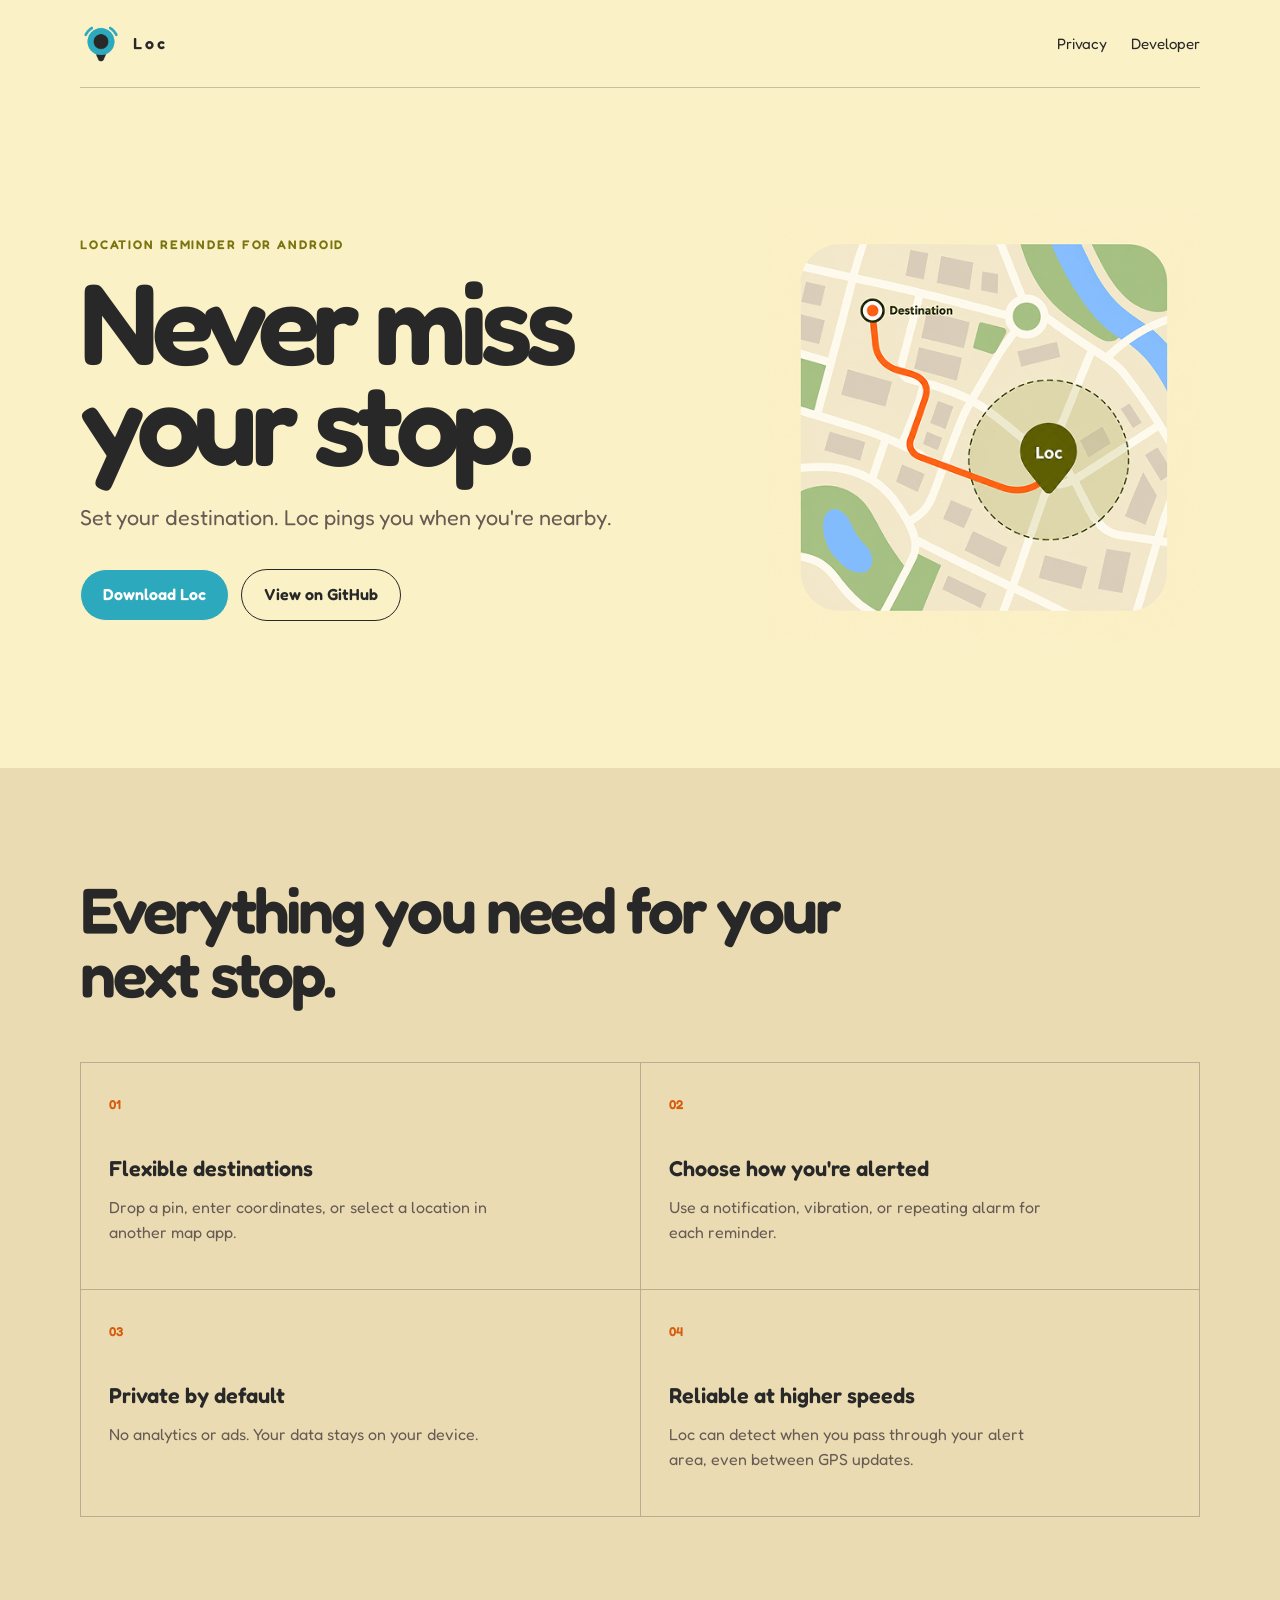
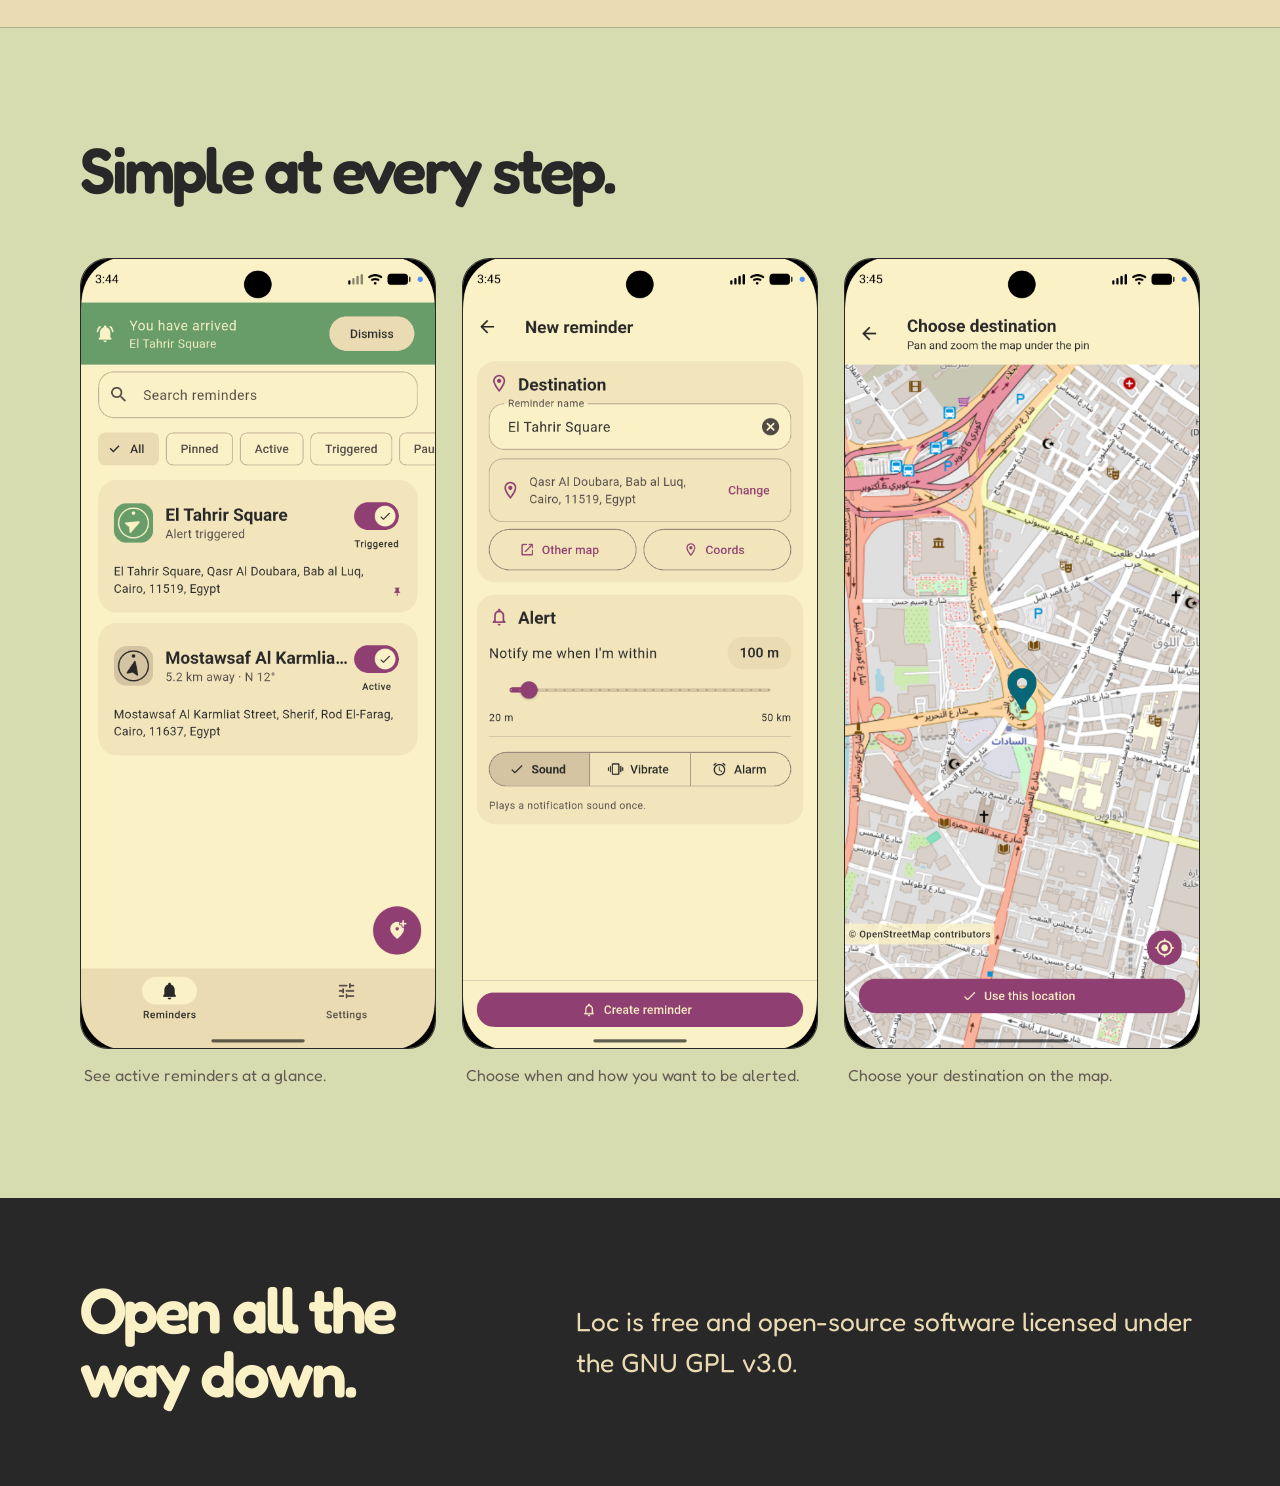
==== commit 600059fa: "feat!: refresh reminders and app experience - Replace Saved Places with persistent pinned reminders;" ====
--- a/index.html
+++ b/index.html
@@ -60,7 +60,7 @@
             <article>
               <span>01</span>
               <h3>Flexible destinations</h3>
-              <p>Drop a pin, enter coordinates, select a location in another map app, or reuse a saved place.</p>
+              <p>Drop a pin, enter coordinates, or select a location in another map app.</p>
             </article>
             <article>
               <span>02</span>
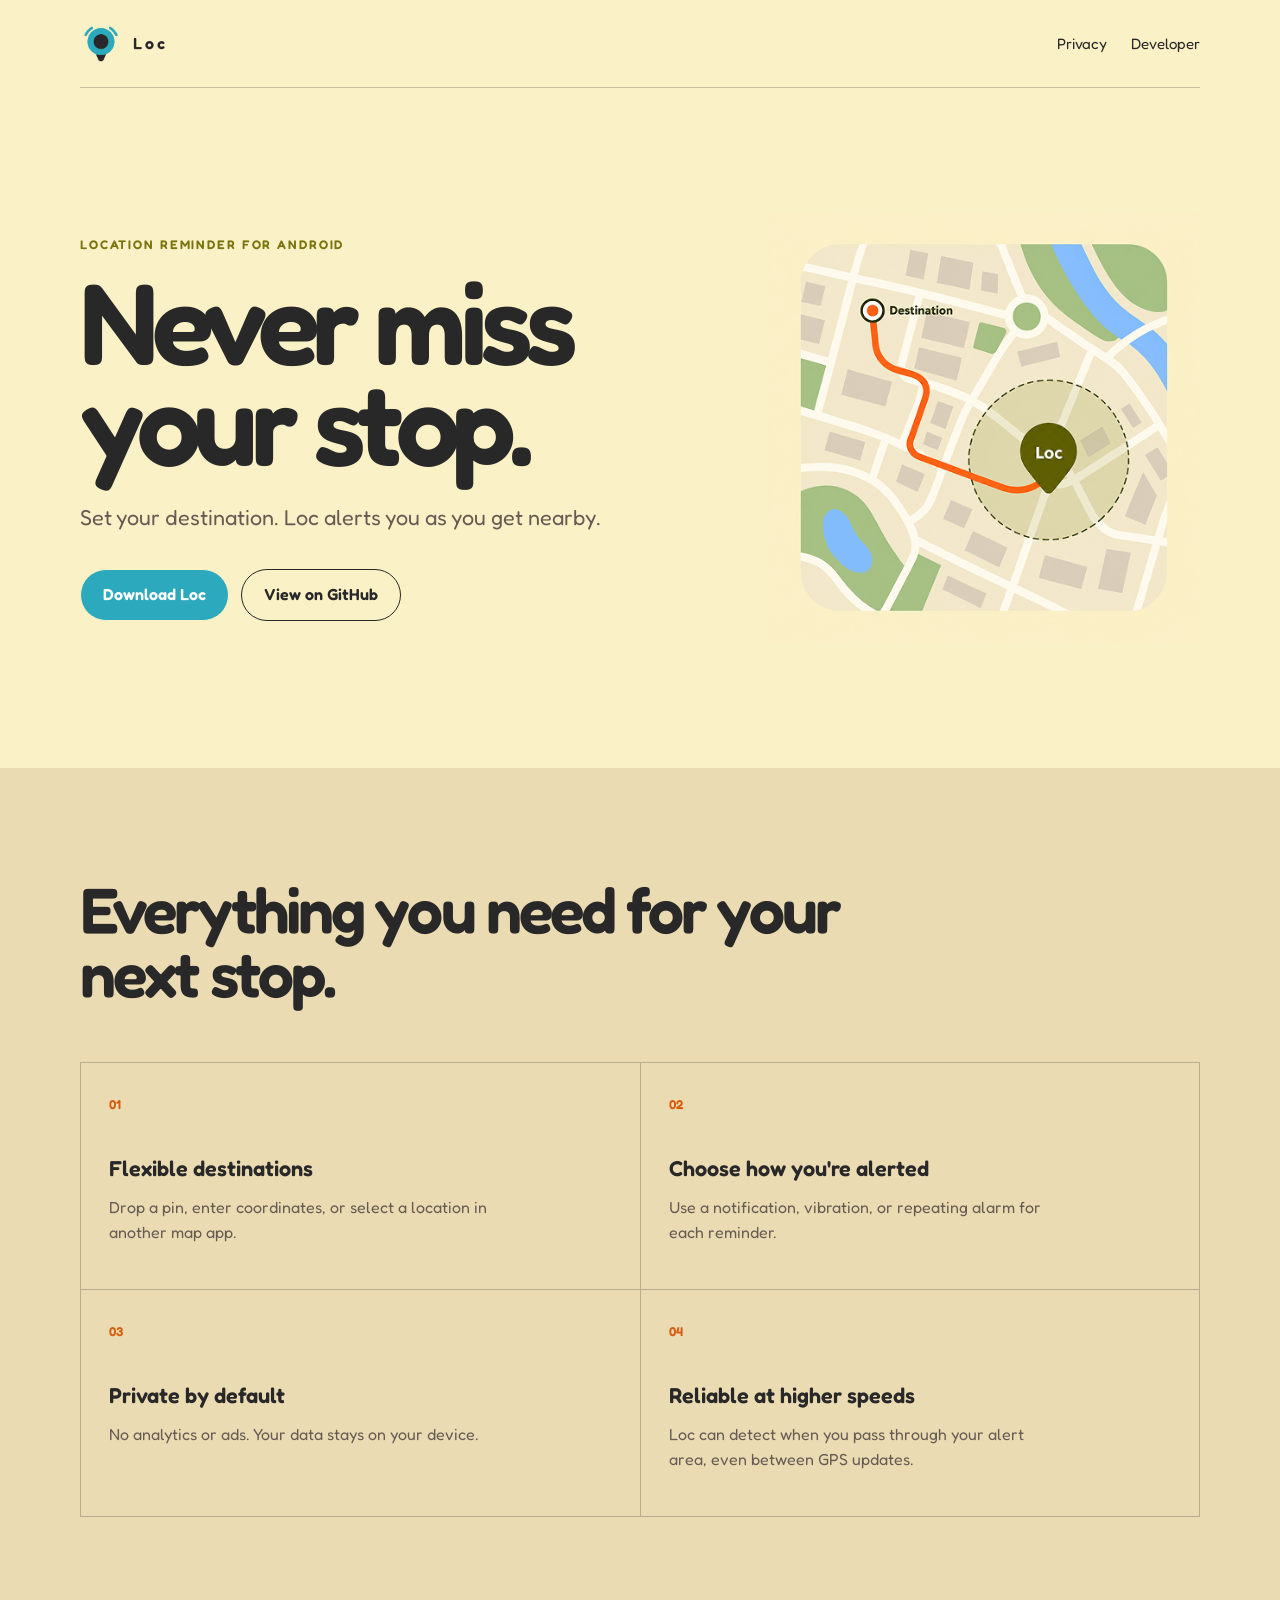
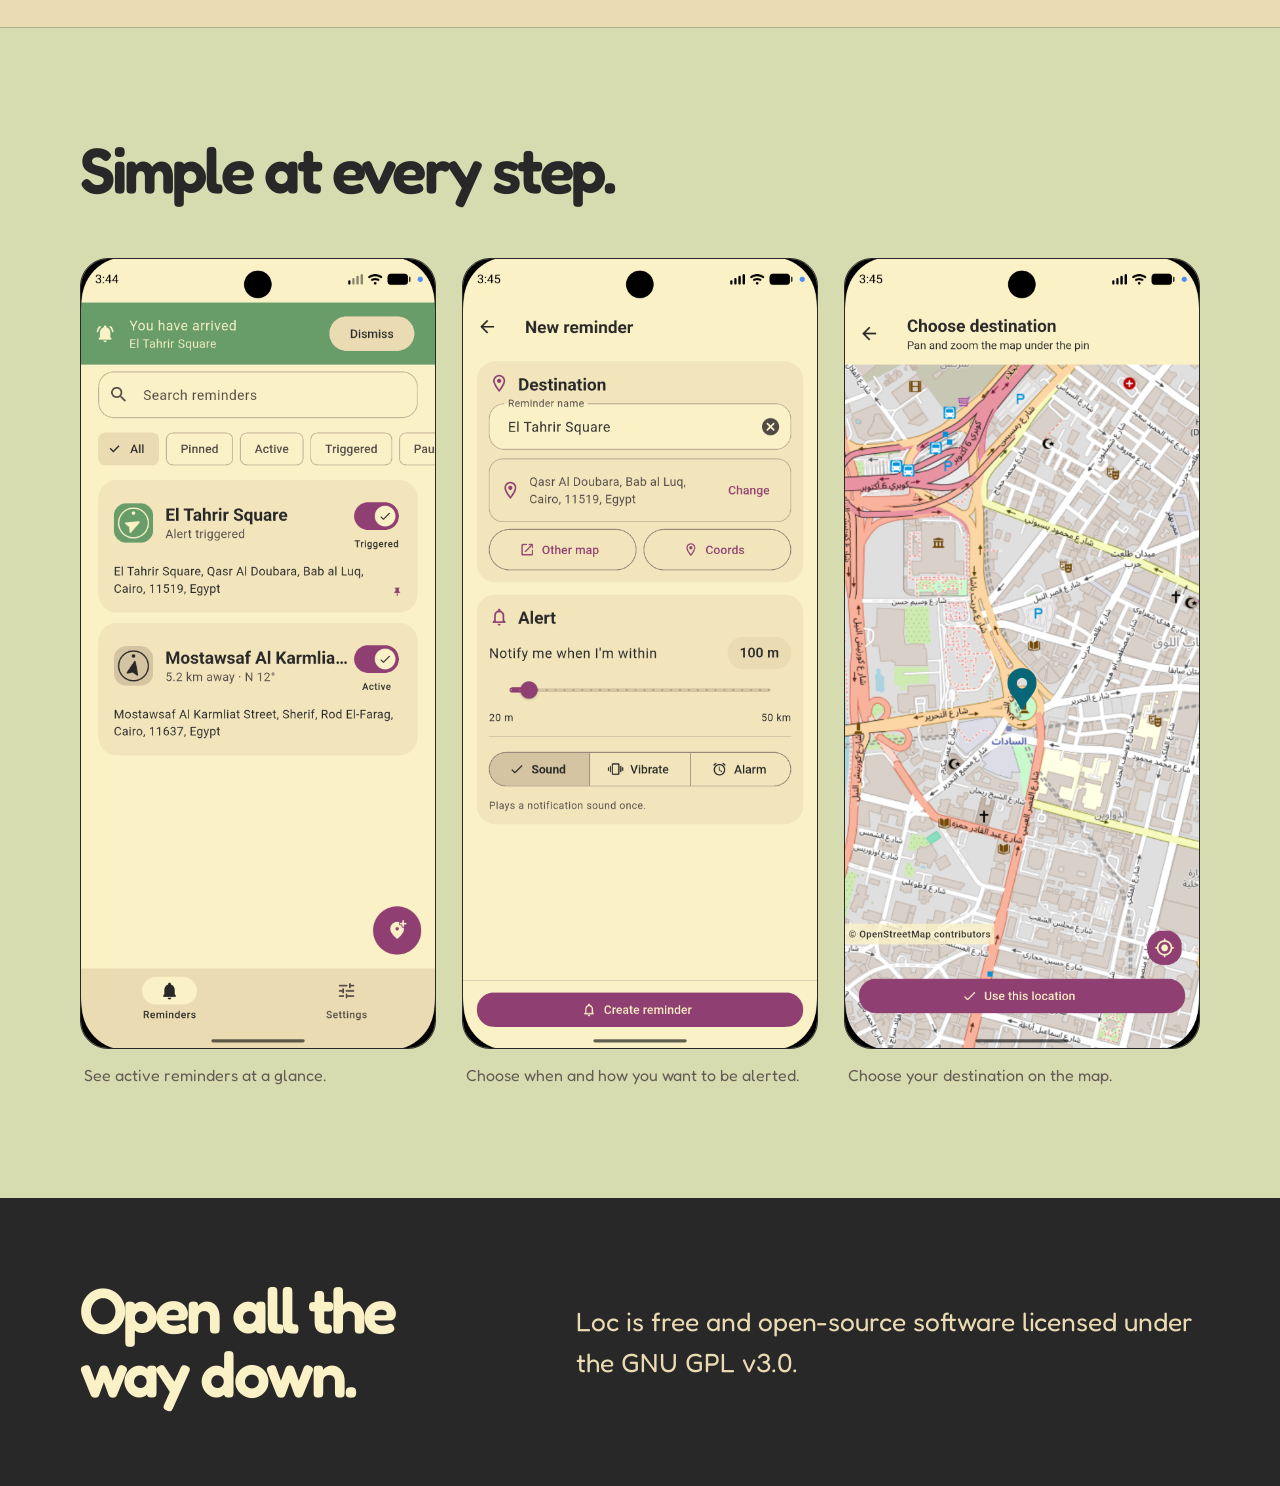
==== commit 80c554f6: "update README.md" ====
--- a/index.html
+++ b/index.html
@@ -37,7 +37,7 @@
           <p class="eyebrow">Location reminder for Android</p>
           <h1>Never miss<br>your stop.</h1>
           <p class="intro">
-            Set your destination. Loc pings you when you're nearby.
+            Set your destination. Loc alerts you as you get nearby.
           </p>
           <div class="actions">
             <a class="button primary" href="https://github.com/AbdeltwabMF/loc/releases/latest">
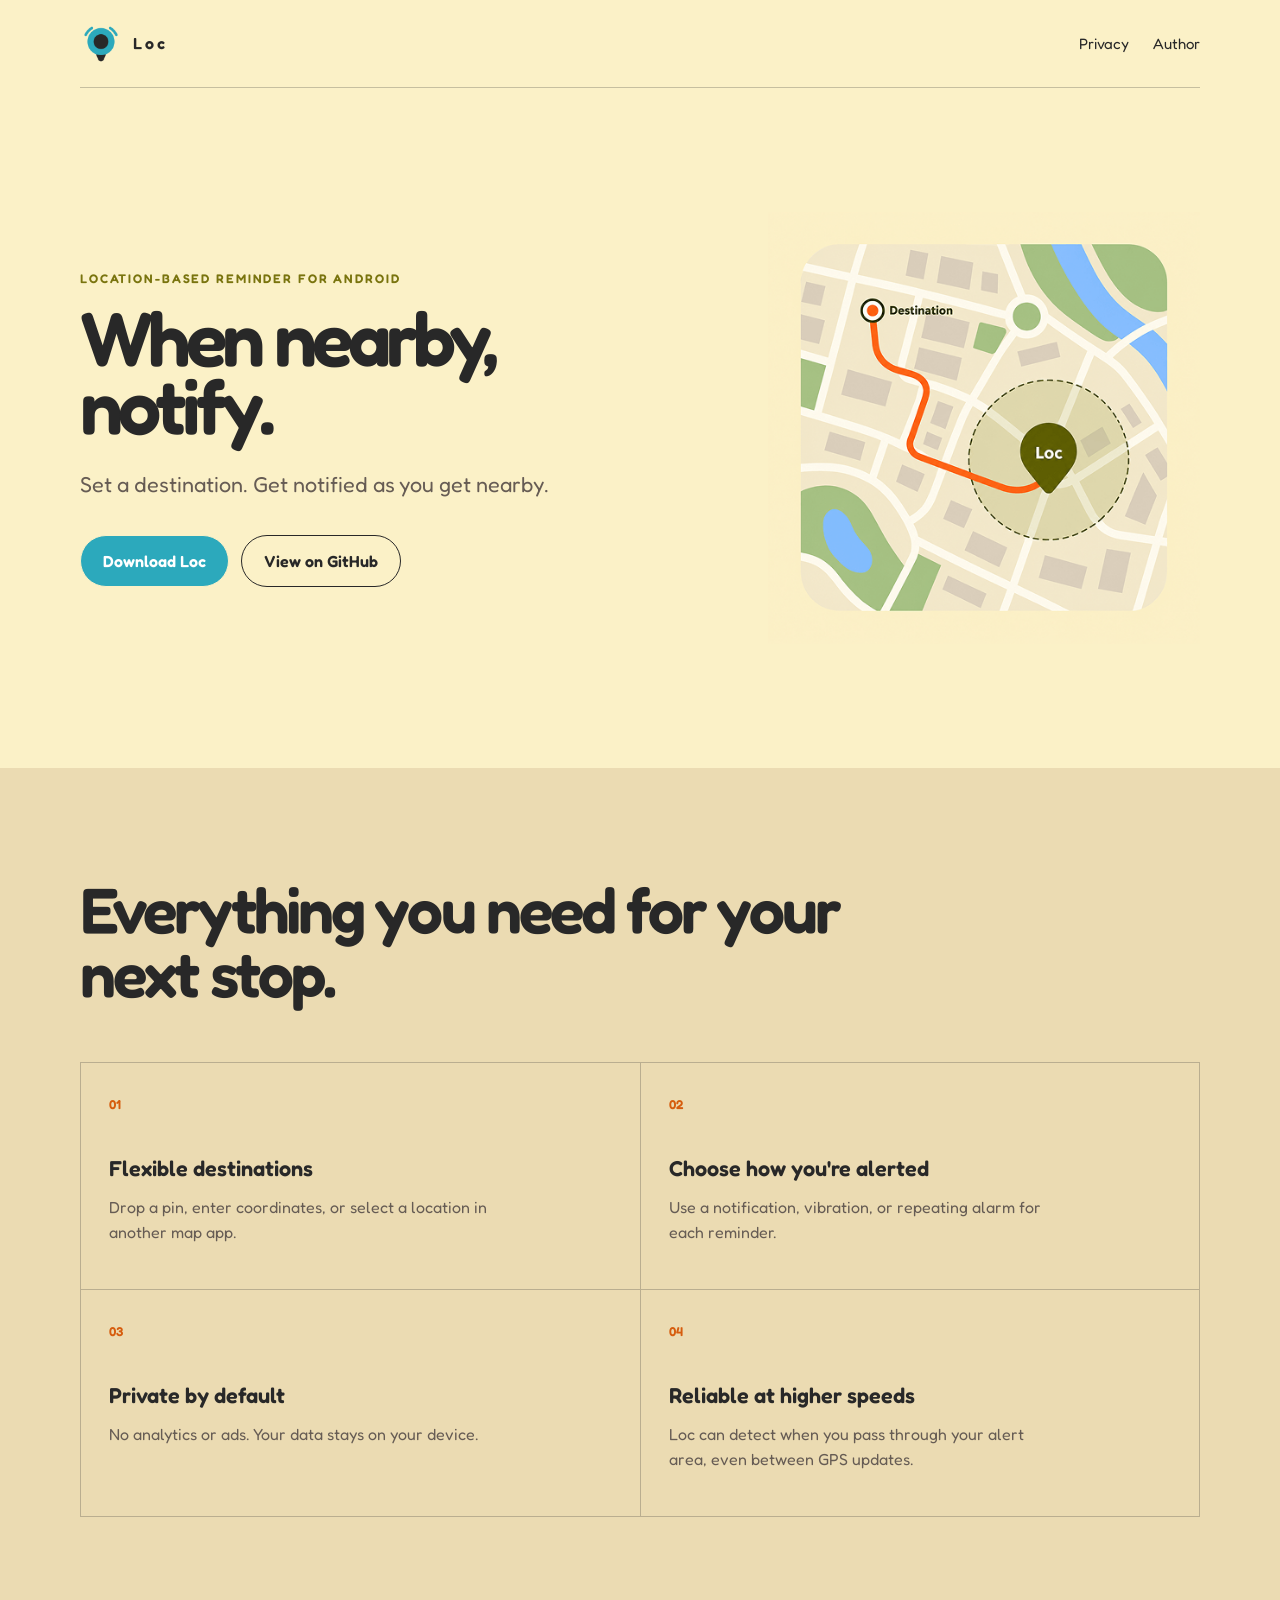
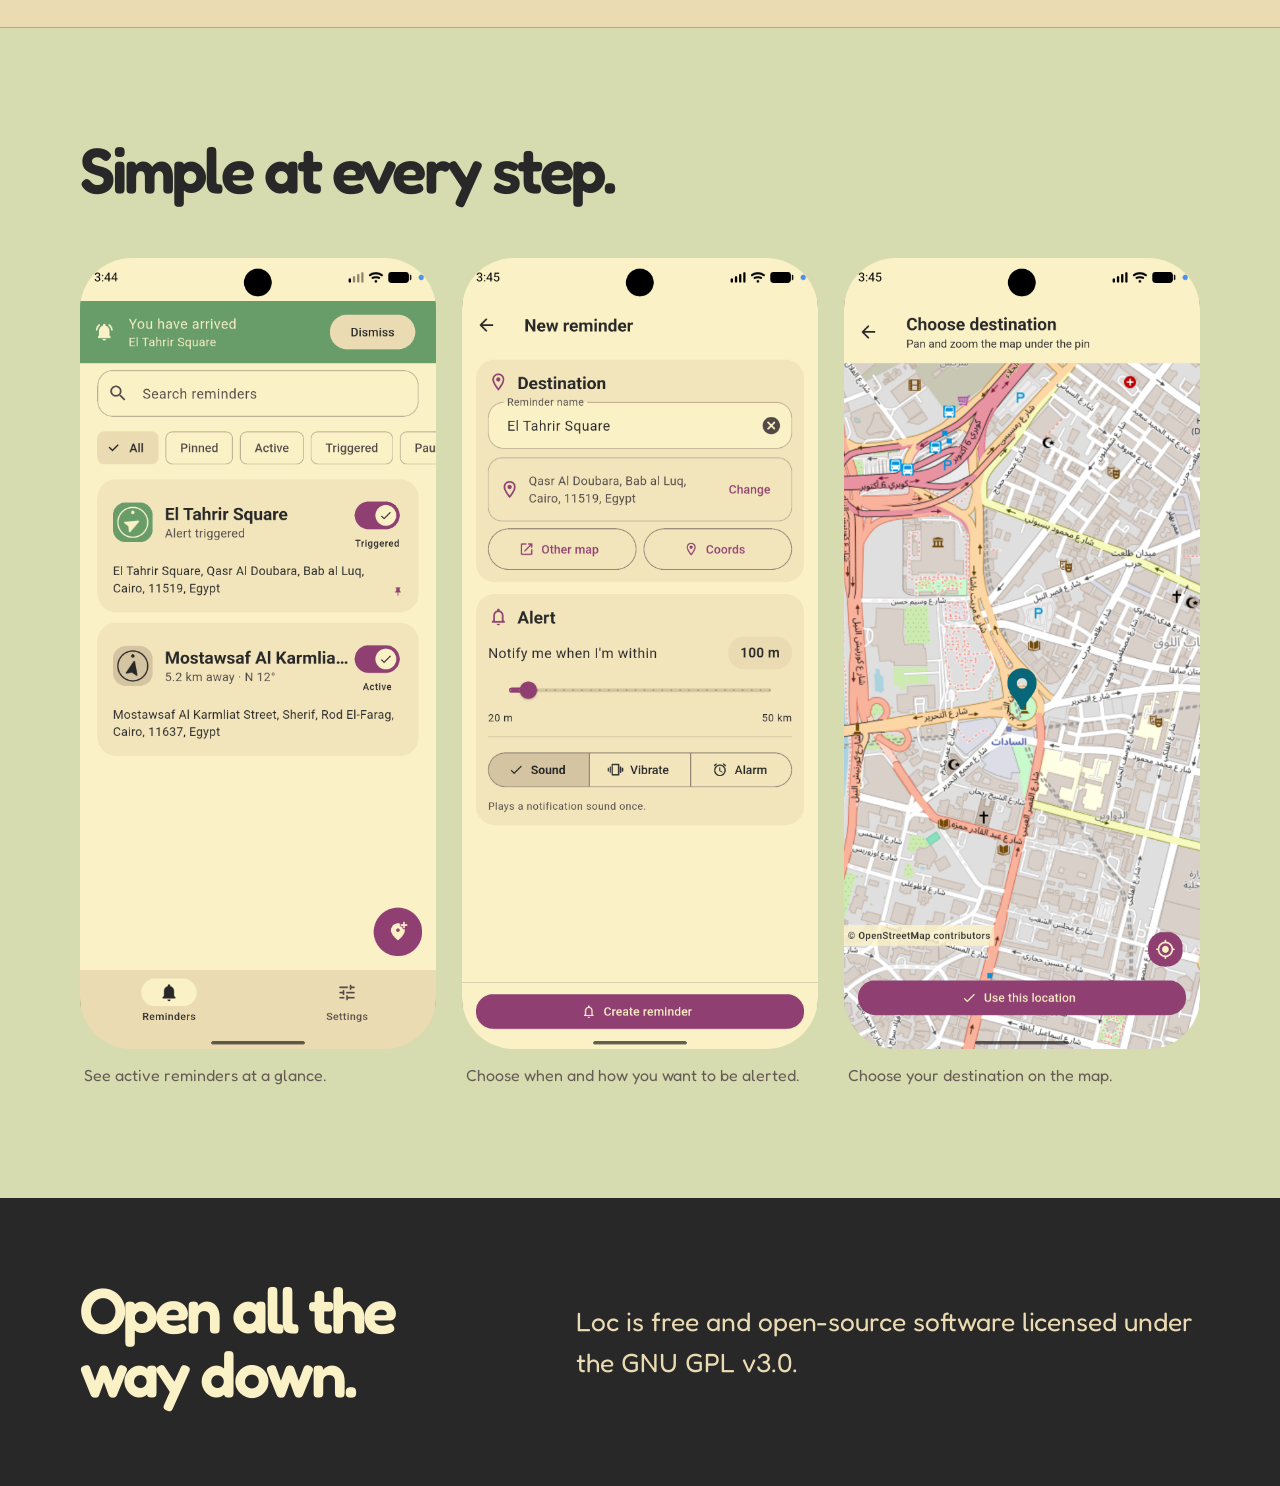
==== commit 66250cbd: "update(web): change the hero" ====
--- a/index.html
+++ b/index.html
@@ -15,7 +15,7 @@
     >
     <meta property="og:image" content="https://loc.abdeltwab.xyz/assets/icons/app_icon.png">
     <meta property="og:url" content="https://loc.abdeltwab.xyz">
-    <title>Loc - Location Reminder</title>
+    <title>Loc - Location-based Reminder</title>
     <link rel="icon" href="assets/icons/app_icon.png">
     <link rel="stylesheet" href="site.css">
   </head>
@@ -27,17 +27,17 @@
       </a>
       <nav aria-label="Main navigation">
         <a href="privacy.html">Privacy</a>
-        <a href="https://abdeltwab.xyz">Developer</a>
+        <a href="https://abdeltwab.xyz">Author</a>
       </nav>
     </header>
 
     <main>
       <section class="hero wrap">
         <div class="hero-copy">
-          <p class="eyebrow">Location reminder for Android</p>
-          <h1>Never miss<br>your stop.</h1>
+          <p class="eyebrow">Location-based reminder for Android</p>
+          <h1>When nearby,<br>notify.</h1>
           <p class="intro">
-            Set your destination. Loc alerts you as you get nearby.
+            Set a destination. Get notified as you get nearby.
           </p>
           <div class="actions">
             <a class="button primary" href="https://github.com/AbdeltwabMF/loc/releases/latest">
--- a/site.css
+++ b/site.css
@@ -121,7 +121,7 @@
 
 h1 {
   margin-bottom: 28px;
-  font-size: clamp(3.7rem, 9vw, 7.4rem);
+  font-size: clamp(3.7rem, 6vw, 7.4rem);
   line-height: 0.88;
   letter-spacing: -0.065em;
 }
@@ -263,8 +263,7 @@
   aspect-ratio: 9 / 20;
   object-fit: cover;
   overflow: hidden;
-  border: 1px solid var(--ink);
-  border-radius: 28px;
+  border-radius: 14.5% / 6.5%;
   background: var(--paper);
 }
 
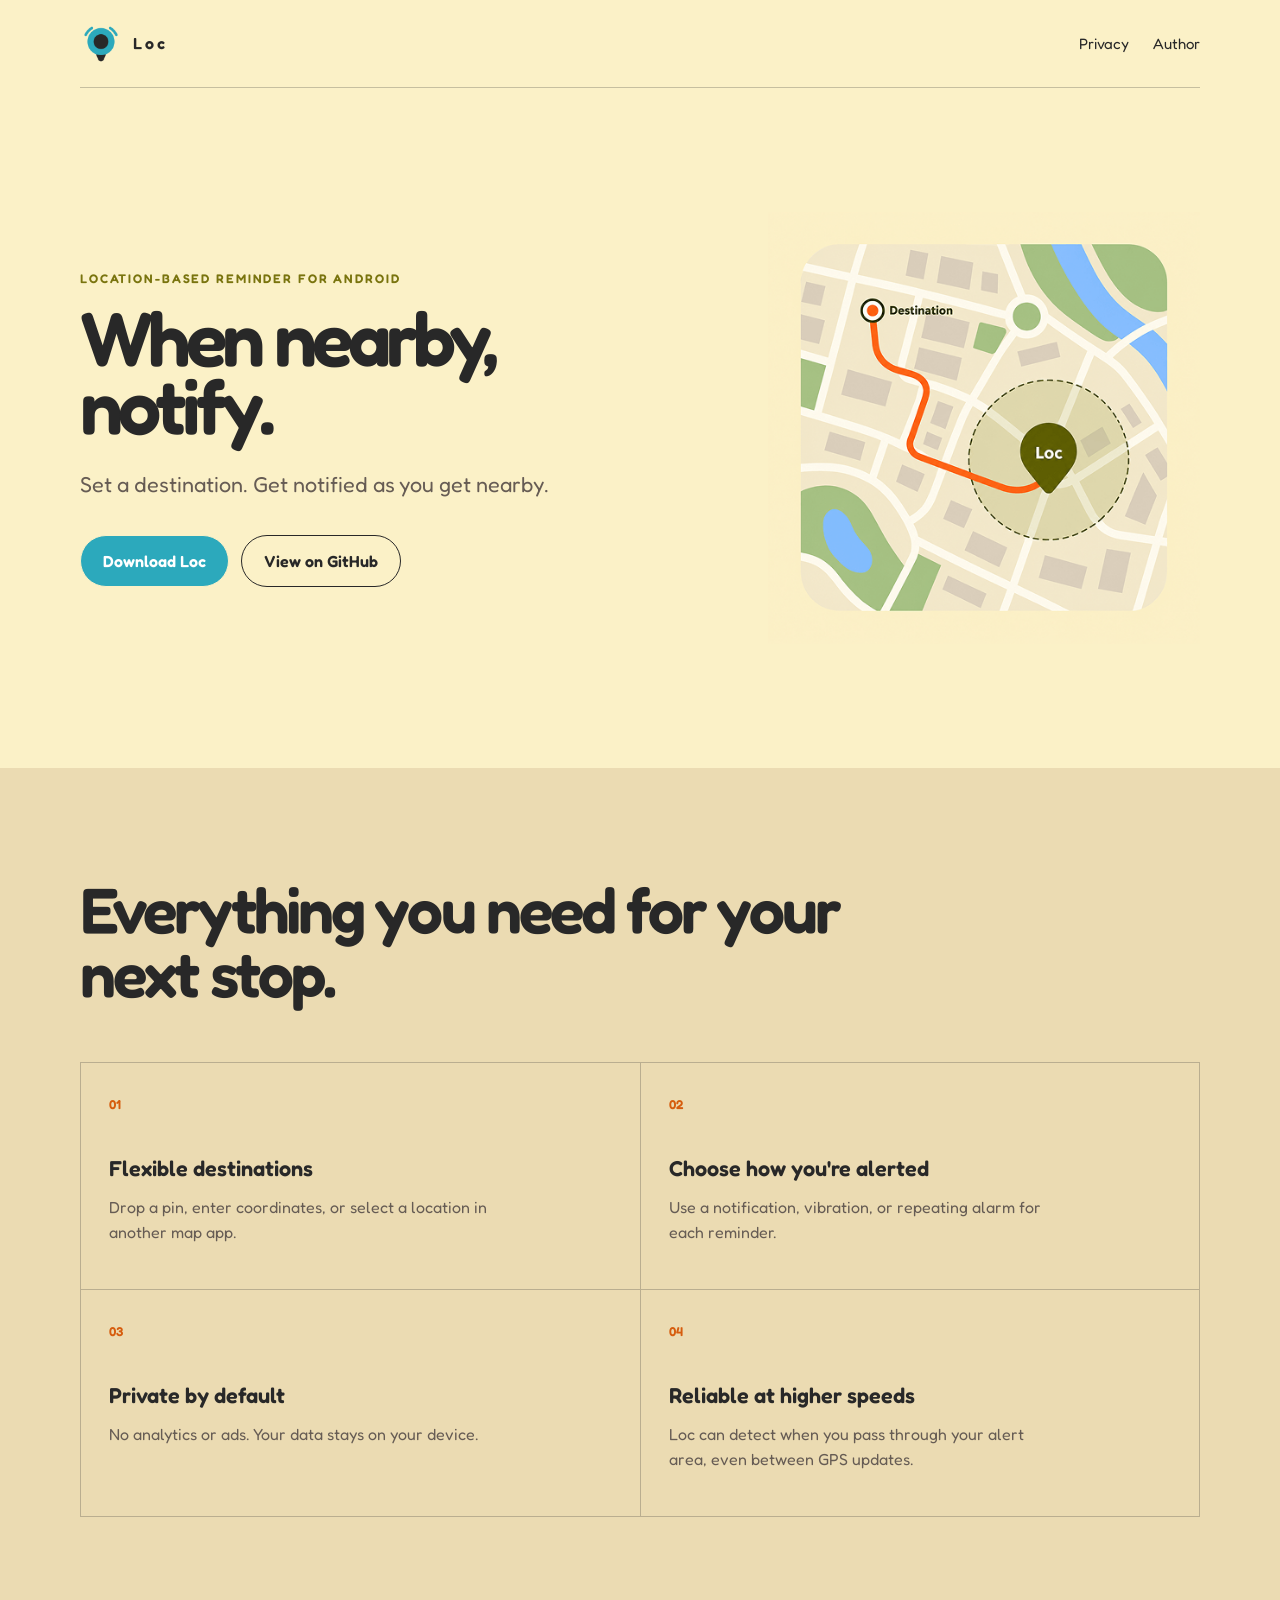
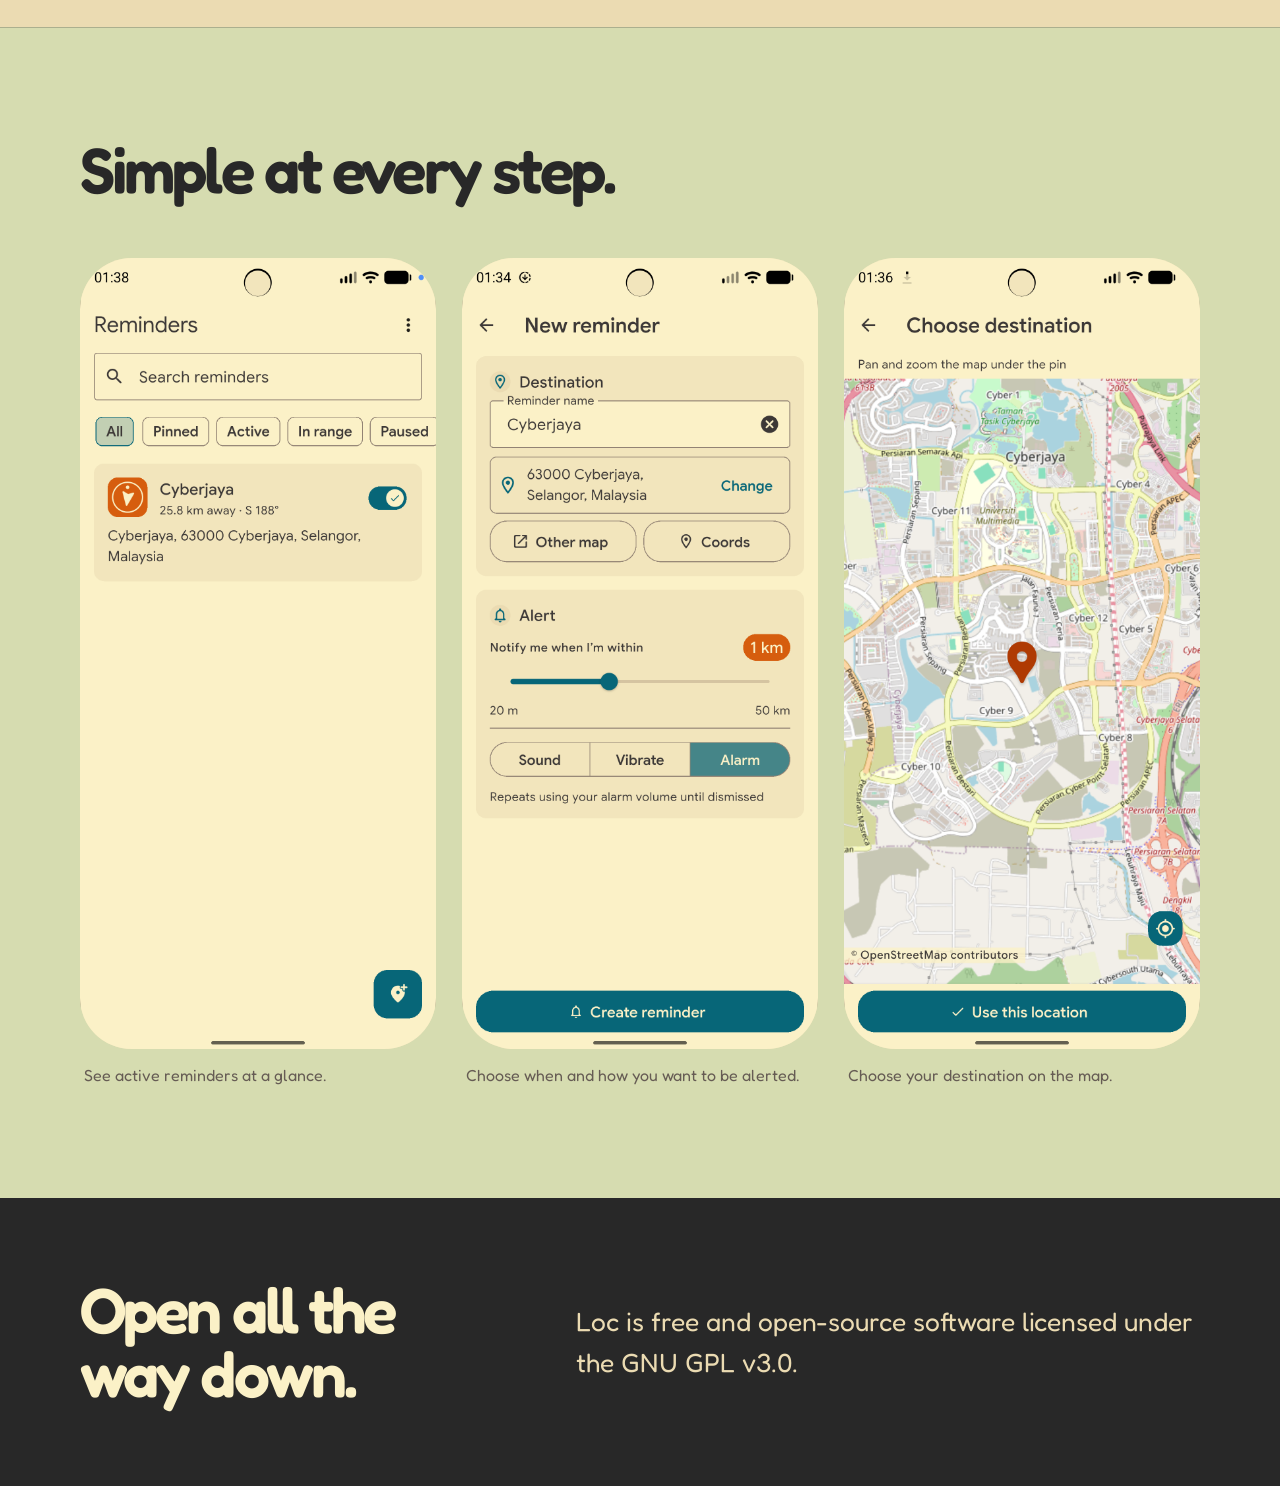
==== commit 56f79181: "update app screenshots" ====
--- a/index.html
+++ b/index.html
@@ -95,7 +95,7 @@
           <div class="screen-grid">
             <figure>
               <img
-                src="assets/screenshots/reminders.png"
+                src="fastlane/metadata/android/en-US/images/phoneScreenshots/2.png"
                 alt="Loc reminders screen showing active destinations"
                 loading="lazy"
               >
@@ -103,7 +103,7 @@
             </figure>
             <figure>
               <img
-                src="assets/screenshots/reminder-editor.png"
+                src="fastlane/metadata/android/en-US/images/phoneScreenshots/4.png"
                 alt="Loc reminder editor with alert distance and alert type controls"
                 loading="lazy"
               >
@@ -111,7 +111,7 @@
             </figure>
             <figure>
               <img
-                src="assets/screenshots/map-picker.png"
+                src="fastlane/metadata/android/en-US/images/phoneScreenshots/3.png"
                 alt="Loc map picker showing a destination at the Giza Pyramids"
                 loading="lazy"
               >
